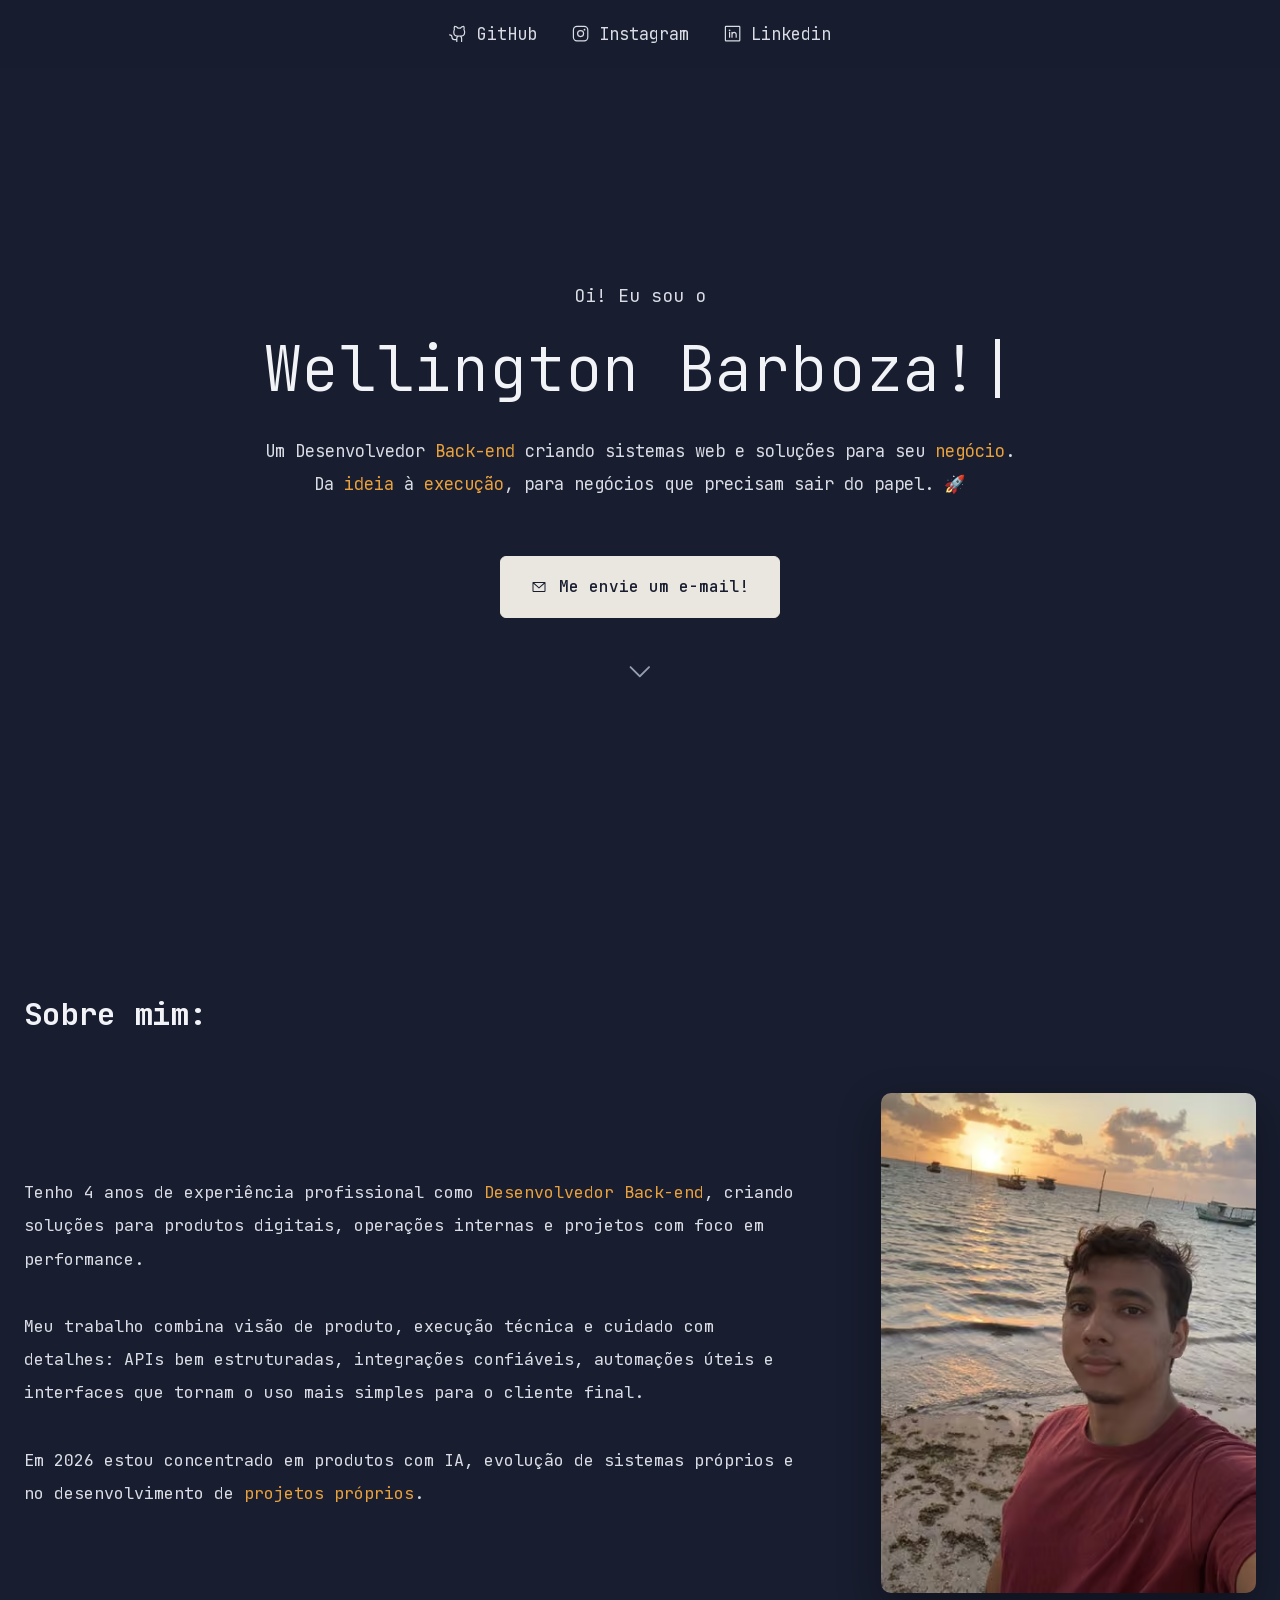
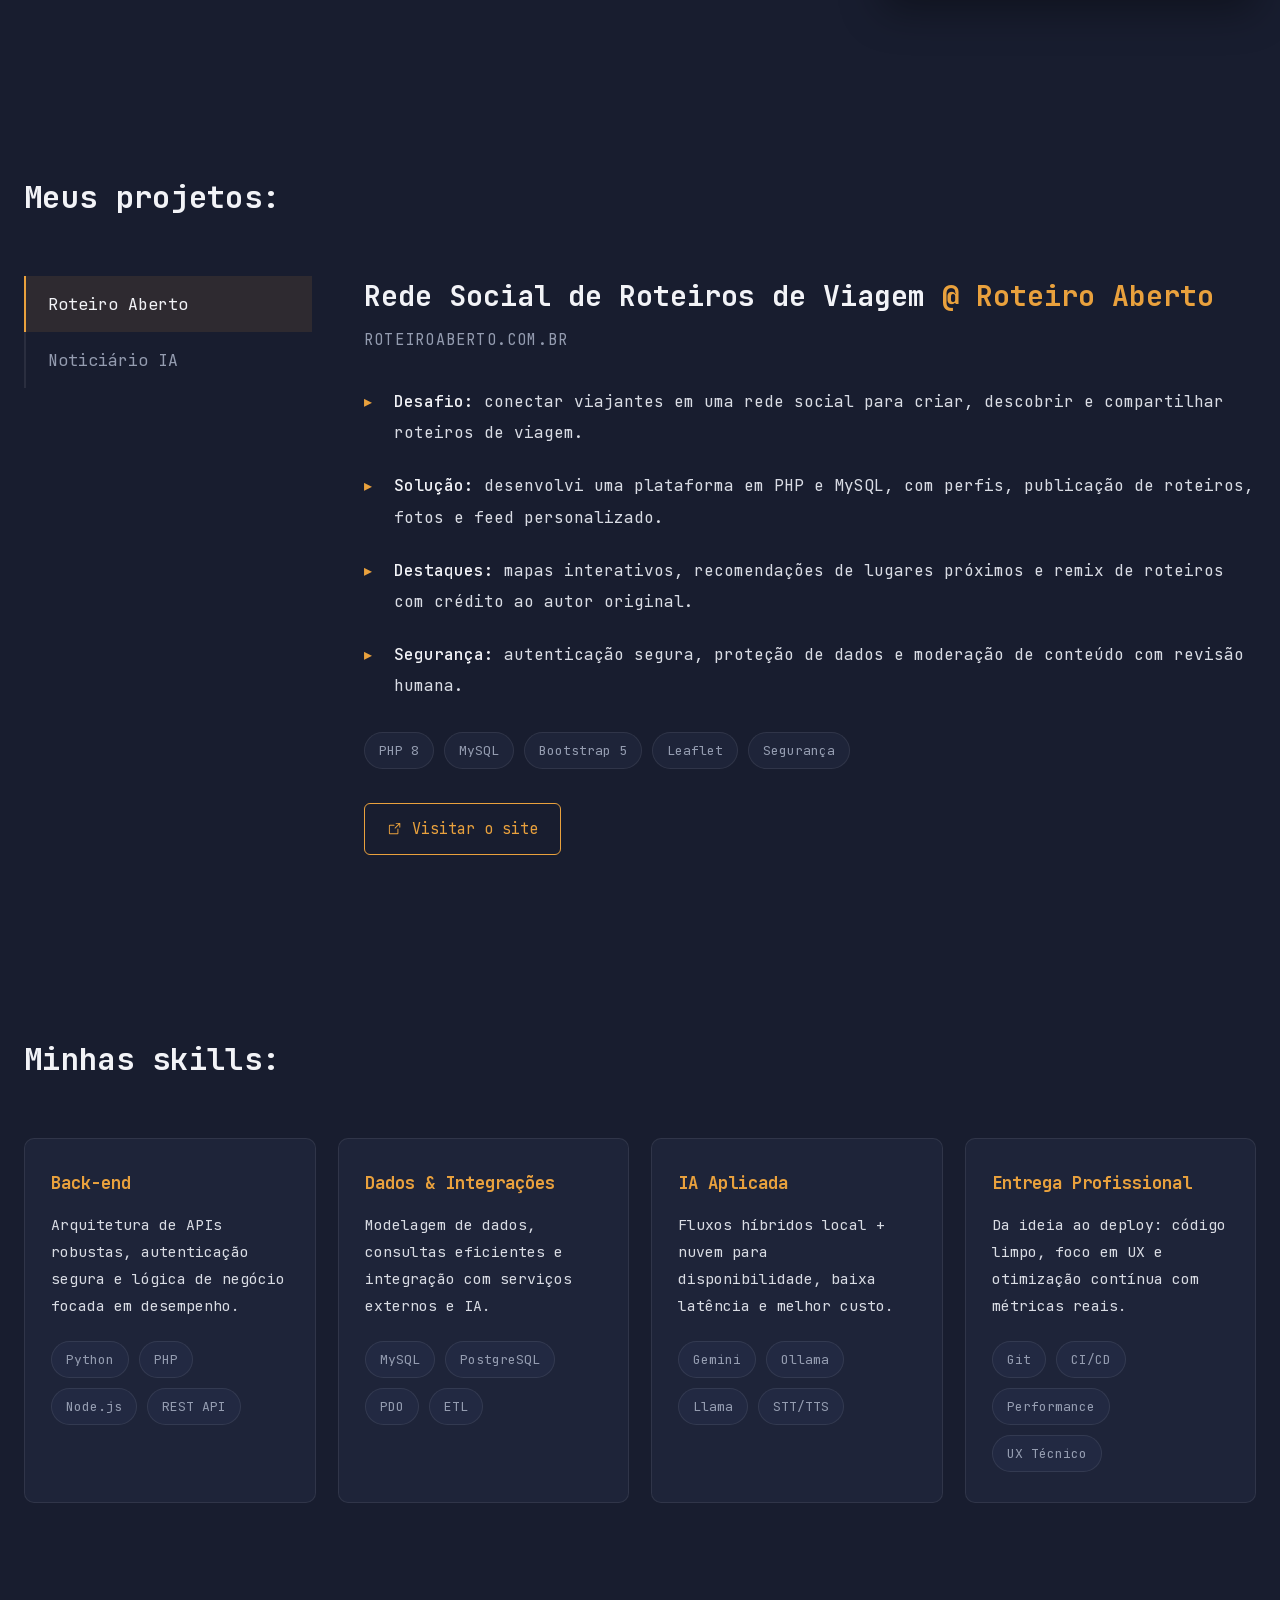
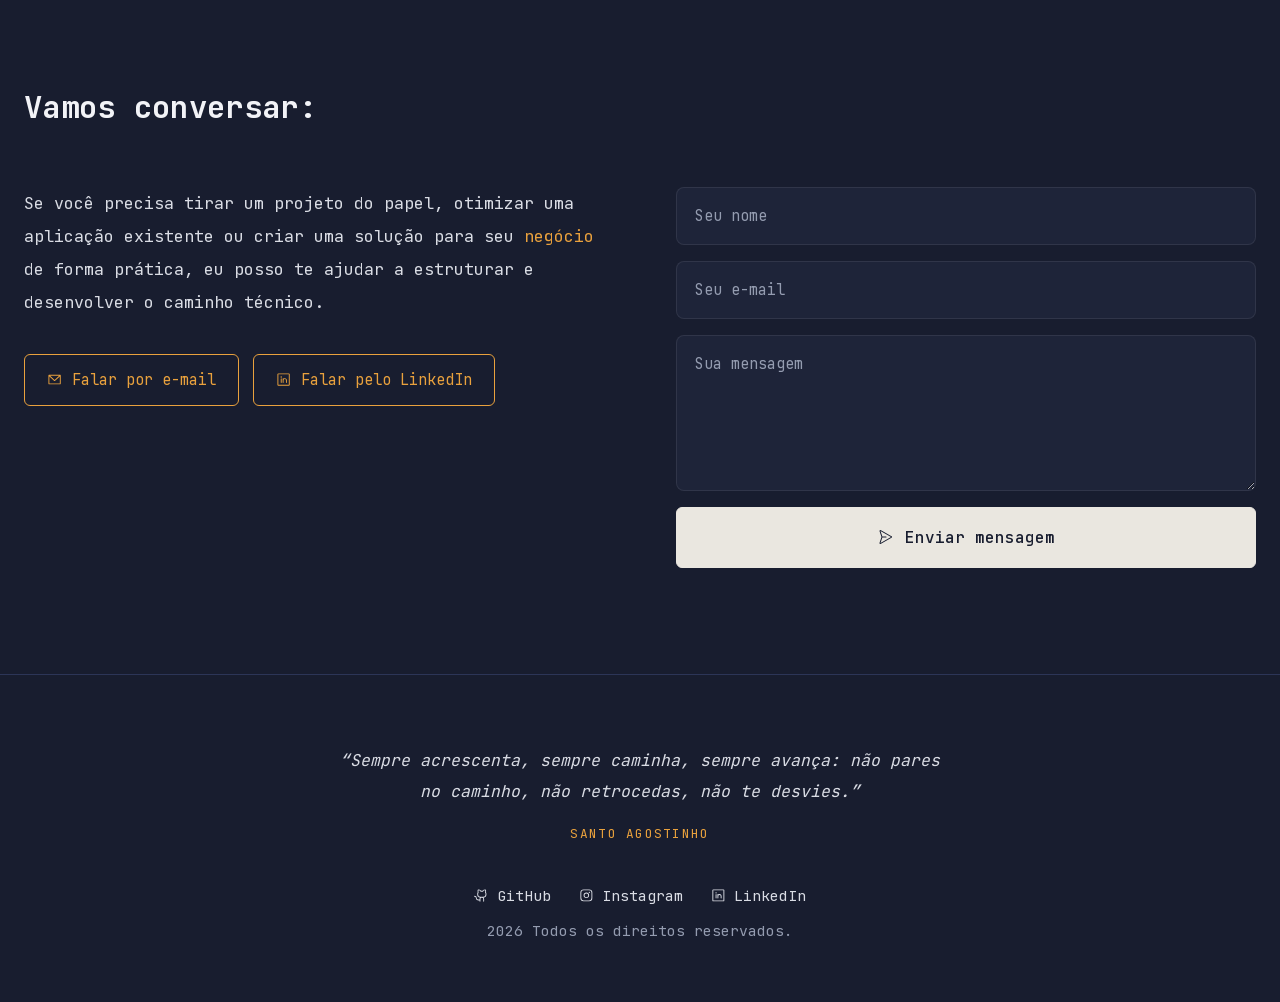
==== index.html @ 87646aed "Adiciona as redes sociais no rodapé Prepara o cabeçalho para receber a navegação por seções: no celu" ====
<!doctype html>
<html lang="pt-br">
    <head>
        <meta charset="UTF-8" />
        <meta name="viewport" content="width=device-width, initial-scale=1.0" />
        <meta
            name="description"
            content="Portfólio de Wellington Barboza, desenvolvedor back-end com experiência em IA, sistemas web e automação."
        />
        <meta name="author" content="Wellington Barboza" />
        <meta name="theme-color" content="#181d2f" />

        <meta property="og:type" content="website" />
        <meta
            property="og:title"
            content="Wellington Barboza | Desenvolvedor Back-end"
        />
        <meta
            property="og:description"
            content="Portfólio com projetos em IA, automação, análise de dados e sistemas web."
        />
        <meta property="og:url" content="https://wellingtonbarboza.com/" />
        <meta
            property="og:image"
            content="https://wellingtonbarboza.com/assets/images/og-1200x630.jpg"
        />
        <meta property="og:image:width" content="1200" />
        <meta property="og:image:height" content="630" />
        <meta
            property="og:image:alt"
            content="Wellington Barboza, Desenvolvedor Back-end"
        />
        <!-- O card do X/Twitter faz fallback para as og:* acima. -->
        <meta name="twitter:card" content="summary_large_image" />

        <title>Wellington Barboza | Portfólio</title>

        <link rel="canonical" href="https://wellingtonbarboza.com/" />
        <link rel="icon" href="favicon.svg" type="image/svg+xml" />
        <!-- A fonte só seria descoberta depois de baixar o CSS; o preload
             adianta o download. -->
        <link
            rel="preload"
            href="assets/fonts/jetbrains-mono-latin.woff2"
            as="font"
            type="font/woff2"
            crossorigin
        />
        <link rel="stylesheet" href="css/style.css?v=20261027" />
    </head>

    <body>
        <!-- Ícones do Phosphor (MIT), desenhados uma vez e reusados com <use>. -->
        <svg class="icon-sprite" aria-hidden="true" focusable="false">
            <symbol id="i-github-logo" viewBox="0 0 256 256">
                <path d="M208.31,75.68A59.78,59.78,0,0,0,202.93,28,8,8,0,0,0,196,24a59.75,59.75,0,0,0-48,24H124A59.75,59.75,0,0,0,76,24a8,8,0,0,0-6.93,4,59.78,59.78,0,0,0-5.38,47.68A58.14,58.14,0,0,0,56,104v8a56.06,56.06,0,0,0,48.44,55.47A39.8,39.8,0,0,0,96,192v8H72a24,24,0,0,1-24-24A40,40,0,0,0,8,136a8,8,0,0,0,0,16,24,24,0,0,1,24,24,40,40,0,0,0,40,40H96v16a8,8,0,0,0,16,0V192a24,24,0,0,1,48,0v40a8,8,0,0,0,16,0V192a39.8,39.8,0,0,0-8.44-24.53A56.06,56.06,0,0,0,216,112v-8A58.14,58.14,0,0,0,208.31,75.68ZM200,112a40,40,0,0,1-40,40H112a40,40,0,0,1-40-40v-8a41.74,41.74,0,0,1,6.9-22.48A8,8,0,0,0,80,73.83a43.81,43.81,0,0,1,.79-33.58,43.88,43.88,0,0,1,32.32,20.06A8,8,0,0,0,119.82,64h32.35a8,8,0,0,0,6.74-3.69,43.87,43.87,0,0,1,32.32-20.06A43.81,43.81,0,0,1,192,73.83a8.09,8.09,0,0,0,1,7.65A41.72,41.72,0,0,1,200,104Z" />
            </symbol>
            <symbol id="i-instagram-logo" viewBox="0 0 256 256">
                <path d="M128,80a48,48,0,1,0,48,48A48.05,48.05,0,0,0,128,80Zm0,80a32,32,0,1,1,32-32A32,32,0,0,1,128,160ZM176,24H80A56.06,56.06,0,0,0,24,80v96a56.06,56.06,0,0,0,56,56h96a56.06,56.06,0,0,0,56-56V80A56.06,56.06,0,0,0,176,24Zm40,152a40,40,0,0,1-40,40H80a40,40,0,0,1-40-40V80A40,40,0,0,1,80,40h96a40,40,0,0,1,40,40ZM192,76a12,12,0,1,1-12-12A12,12,0,0,1,192,76Z" />
            </symbol>
            <symbol id="i-linkedin-logo" viewBox="0 0 256 256">
                <path d="M216,24H40A16,16,0,0,0,24,40V216a16,16,0,0,0,16,16H216a16,16,0,0,0,16-16V40A16,16,0,0,0,216,24Zm0,192H40V40H216V216ZM96,112v64a8,8,0,0,1-16,0V112a8,8,0,0,1,16,0Zm88,28v36a8,8,0,0,1-16,0V140a20,20,0,0,0-40,0v36a8,8,0,0,1-16,0V112a8,8,0,0,1,15.79-1.78A36,36,0,0,1,184,140ZM100,84A12,12,0,1,1,88,72,12,12,0,0,1,100,84Z" />
            </symbol>
            <symbol id="i-envelope-simple" viewBox="0 0 256 256">
                <path d="M224,48H32a8,8,0,0,0-8,8V192a16,16,0,0,0,16,16H216a16,16,0,0,0,16-16V56A8,8,0,0,0,224,48ZM203.43,64,128,133.15,52.57,64ZM216,192H40V74.19l82.59,75.71a8,8,0,0,0,10.82,0L216,74.19V192Z" />
            </symbol>
            <symbol id="i-caret-down" viewBox="0 0 256 256">
                <path d="M213.66,101.66l-80,80a8,8,0,0,1-11.32,0l-80-80A8,8,0,0,1,53.66,90.34L128,164.69l74.34-74.35a8,8,0,0,1,11.32,11.32Z" />
            </symbol>
            <symbol id="i-arrow-square-out" viewBox="0 0 256 256">
                <path d="M224,104a8,8,0,0,1-16,0V59.32l-66.33,66.34a8,8,0,0,1-11.32-11.32L196.68,48H152a8,8,0,0,1,0-16h64a8,8,0,0,1,8,8Zm-40,24a8,8,0,0,0-8,8v72H48V80h72a8,8,0,0,0,0-16H48A16,16,0,0,0,32,80V208a16,16,0,0,0,16,16H176a16,16,0,0,0,16-16V136A8,8,0,0,0,184,128Z" />
            </symbol>
            <symbol id="i-paper-plane-right" viewBox="0 0 256 256">
                <path d="M231.87,114l-168-95.89A16,16,0,0,0,40.92,37.34L71.55,128,40.92,218.67A16,16,0,0,0,56,240a16.15,16.15,0,0,0,7.93-2.1l167.92-96.05a16,16,0,0,0,.05-27.89ZM56,224a.56.56,0,0,0,0-.12L85.74,136H144a8,8,0,0,0,0-16H85.74L56.06,32.16A.46.46,0,0,0,56,32l168,95.83Z" />
            </symbol>
            <symbol id="i-arrow-up" viewBox="0 0 256 256">
                <path d="M205.66,117.66a8,8,0,0,1-11.32,0L136,59.31V216a8,8,0,0,1-16,0V59.31L61.66,117.66a8,8,0,0,1-11.32-11.32l72-72a8,8,0,0,1,11.32,0l72,72A8,8,0,0,1,205.66,117.66Z" />
            </symbol>
            <symbol id="i-circle-notch" viewBox="0 0 256 256">
                <path d="M232,128a104,104,0,0,1-208,0c0-41,23.81-78.36,60.66-95.27a8,8,0,0,1,6.68,14.54C60.15,61.59,40,93.27,40,128a88,88,0,0,0,176,0c0-34.73-20.15-66.41-51.34-80.73a8,8,0,0,1,6.68-14.54C208.19,49.64,232,87,232,128Z" />
            </symbol>
        </svg>

        <a class="skip-link" href="#conteudo">Pular para o conteúdo</a>

        <header class="site-header">
            <nav class="social-links" aria-label="Redes sociais">
                <a
                    href="https://github.com/devWelby"
                    target="_blank"
                    rel="noopener noreferrer"
                >
                    <svg class="icon" aria-hidden="true"><use href="#i-github-logo"></use></svg>
                    GitHub
                </a>
                <a
                    href="https://www.instagram.com/eu.welby/"
                    target="_blank"
                    rel="noopener noreferrer"
                >
                    <svg class="icon" aria-hidden="true"><use href="#i-instagram-logo"></use></svg>
                    Instagram
                </a>
                <a
                    href="https://www.linkedin.com/in/wellington-d-barboza/"
                    target="_blank"
                    rel="noopener noreferrer"
                >
                    <svg class="icon" aria-hidden="true"><use href="#i-linkedin-logo"></use></svg>
                    Linkedin
                </a>
            </nav>
        </header>

        <main id="conteudo">
            <!-- ============ HERO ============ -->
            <section id="hero" class="hero">
                <p class="hero-intro">Oi! Eu sou o</p>

                <h1 class="hero-name" aria-label="Wellington Barboza">
                    <span id="typewriter-text">Wellington Barboza!</span
                    ><span class="cursor" aria-hidden="true">|</span>
                </h1>

                <p class="hero-tagline">
                    Um Desenvolvedor
                    <span class="highlight">Back-end</span> criando sistemas web
                    e soluções para seu
                    <span class="highlight">negócio</span>.<br />
                    Da <span class="highlight">ideia</span> à
                    <span class="highlight">execução</span>, para negócios que
                    precisam sair do papel. 🚀
                </p>

                <a
                    href="mailto:contato@wellingtonbarboza.com"
                    class="btn-primary"
                >
                    <svg class="icon" aria-hidden="true"><use href="#i-envelope-simple"></use></svg> Me
                    envie um e-mail!
                </a>

                <a
                    href="#about"
                    class="scroll-cue"
                    aria-label="Rolar para o conteúdo abaixo"
                >
                    <svg class="icon" aria-hidden="true"><use href="#i-caret-down"></use></svg>
                </a>
            </section>

            <!-- ============ SOBRE MIM ============ -->
            <section id="about" class="section reveal">
                <div class="container">
                    <h2 class="section-title">Sobre mim:</h2>

                    <div class="about-grid">
                        <div class="about-text">
                            <p>
                                Tenho 4 anos de experiência profissional como
                                <span class="highlight"
                                    >Desenvolvedor Back-end</span
                                >, criando soluções para produtos digitais,
                                operações internas e projetos com foco em
                                performance.
                            </p>
                            <p>
                                Meu trabalho combina visão de produto, execução
                                técnica e cuidado com detalhes: APIs bem
                                estruturadas, integrações confiáveis, automações
                                úteis e interfaces que tornam o uso mais simples
                                para o cliente final.
                            </p>
                            <p>
                                Em 2026 estou concentrado em produtos com IA,
                                evolução de sistemas próprios e no
                                desenvolvimento de
                                <span class="highlight">projetos próprios</span
                                >.
                            </p>
                        </div>

                        <!-- O navegador usa o primeiro formato que entende:
                             AVIF, depois WebP, e o JPG como último recurso. -->
                        <picture class="about-photo">
                            <source
                                type="image/avif"
                                srcset="
                                    assets/images/foto-420.avif 405w,
                                    assets/images/foto-840.avif 810w
                                "
                                sizes="(max-width: 980px) 340px, 375px"
                            />
                            <source
                                type="image/webp"
                                srcset="
                                    assets/images/foto-420.webp 405w,
                                    assets/images/foto-840.webp 810w
                                "
                                sizes="(max-width: 980px) 340px, 375px"
                            />
                            <img
                                src="assets/images/foto-420.jpg"
                                srcset="
                                    assets/images/foto-420.jpg 405w,
                                    assets/images/foto-840.jpg 810w
                                "
                                sizes="(max-width: 980px) 340px, 375px"
                                alt="Wellington Barboza"
                                class="about-img"
                                width="405"
                                height="540"
                                loading="lazy"
                                decoding="async"
                            />
                        </picture>
                    </div>
                </div>
            </section>

            <!-- ============ PROJETOS ============ -->
            <section id="projects" class="section reveal">
                <div class="container">
                    <h2 class="section-title">Meus projetos:</h2>

                    <div class="tabs">
                        <ul
                            class="tab-list"
                            role="tablist"
                            aria-label="Projetos em destaque"
                        >
                            <li>
                                <button
                                    type="button"
                                    id="tab-roteiro"
                                    class="tab-btn active"
                                    data-tab-target="projeto-roteiro"
                                    role="tab"
                                    aria-controls="projeto-roteiro"
                                    aria-selected="true"
                                    tabindex="0"
                                >
                                    Roteiro Aberto
                                </button>
                            </li>
                            <li>
                                <button
                                    type="button"
                                    id="tab-noticiario"
                                    class="tab-btn"
                                    data-tab-target="projeto-noticiario"
                                    role="tab"
                                    aria-controls="projeto-noticiario"
                                    aria-selected="false"
                                    tabindex="-1"
                                >
                                    Noticiário IA
                                </button>
                            </li>
                        </ul>

                        <div class="tab-panels">
                            <div
                                id="projeto-roteiro"
                                class="tab-panel"
                                role="tabpanel"
                                aria-labelledby="tab-roteiro"
                                tabindex="0"
                            >
                                <h3 class="project-title">
                                    Rede Social de Roteiros de Viagem
                                    <span class="highlight"
                                        >@ Roteiro Aberto</span
                                    >
                                </h3>
                                <p class="project-domain">roteiroaberto.com.br</p>

                                <ul class="project-details">
                                    <li>
                                        <strong>Desafio:</strong> conectar
                                        viajantes em uma rede social para criar,
                                        descobrir e compartilhar roteiros de
                                        viagem.
                                    </li>
                                    <li>
                                        <strong>Solução:</strong> desenvolvi uma
                                        plataforma em PHP e MySQL, com perfis,
                                        publicação de roteiros, fotos e feed
                                        personalizado.
                                    </li>
                                    <li>
                                        <strong>Destaques:</strong> mapas
                                        interativos, recomendações de lugares
                                        próximos e remix de roteiros com crédito
                                        ao autor original.
                                    </li>
                                    <li>
                                        <strong>Segurança:</strong> autenticação
                                        segura, proteção de dados e moderação de
                                        conteúdo com revisão humana.
                                    </li>
                                </ul>

                                <div class="tags">
                                    <span>PHP 8</span>
                                    <span>MySQL</span>
                                    <span>Bootstrap 5</span>
                                    <span>Leaflet</span>
                                    <span>Segurança</span>
                                </div>

                                <a
                                    href="https://roteiroaberto.com.br"
                                    target="_blank"
                                    rel="noopener noreferrer"
                                    class="btn-ghost"
                                >
                                    <svg class="icon" aria-hidden="true"><use href="#i-arrow-square-out"></use></svg>
                                    Visitar o site
                                </a>
                            </div>
                            <div
                                id="projeto-noticiario"
                                class="tab-panel"
                                role="tabpanel"
                                aria-labelledby="tab-noticiario"
                                tabindex="0"
                                hidden
                            >
                                <h3 class="project-title">
                                    Portal de Notícias sobre Inteligência
                                    Artificial
                                    <span class="highlight"
                                        >@ Noticiário IA</span
                                    >
                                </h3>
                                <p class="project-domain">noticiarioia.com</p>

                                <ul class="project-details">
                                    <li>
                                        <strong>Desafio:</strong> reunir
                                        notícias, análises e contexto sobre
                                        inteligência artificial em português,
                                        facilitando o acompanhamento de um setor
                                        que muda rapidamente.
                                    </li>
                                    <li>
                                        <strong>Solução:</strong> desenvolvi um
                                        portal editorial com manchetes, últimas
                                        notícias e navegação por categorias,
                                        cobrindo modelos, agentes, ferramentas,
                                        hardware, pesquisa, mercado e regulação.
                                    </li>
                                    <li>
                                        <strong>Destaques:</strong> busca de
                                        notícias, glossário, balanço semanal,
                                        assuntos em alta e newsletter para
                                        acompanhar os principais acontecimentos.
                                    </li>
                                    <li>
                                        <strong>Transparência:</strong> fontes
                                        creditadas, distinção entre anúncios,
                                        alegações e rumores, com política
                                        editorial e explicação de como o portal
                                        utiliza IA.
                                    </li>
                                </ul>

                                <div class="tags">
                                    <span>Inteligência Artificial</span>
                                    <span>Portal Editorial</span>
                                    <span>Busca</span>
                                    <span>Newsletter</span>
                                </div>

                                <a
                                    href="https://noticiarioia.com/"
                                    target="_blank"
                                    rel="noopener noreferrer"
                                    class="btn-ghost"
                                >
                                    <svg class="icon" aria-hidden="true"><use href="#i-arrow-square-out"></use></svg>
                                    Visitar o site
                                </a>
                            </div>
                        </div>
                    </div>
                </div>
            </section>

            <!-- ============ SKILLS ============ -->
            <section id="skills" class="section reveal">
                <div class="container">
                    <h2 class="section-title">Minhas skills:</h2>

                    <div class="skills-grid">
                        <article class="skill-card">
                            <h3>Back-end</h3>
                            <p>
                                Arquitetura de APIs robustas, autenticação
                                segura e lógica de negócio focada em desempenho.
                            </p>
                            <div class="tags">
                                <span>Python</span>
                                <span>PHP</span>
                                <span>Node.js</span>
                                <span>REST API</span>
                            </div>
                        </article>

                        <article class="skill-card">
                            <h3>Dados &amp; Integrações</h3>
                            <p>
                                Modelagem de dados, consultas eficientes e
                                integração com serviços externos e IA.
                            </p>
                            <div class="tags">
                                <span>MySQL</span>
                                <span>PostgreSQL</span>
                                <span>PDO</span>
                                <span>ETL</span>
                            </div>
                        </article>

                        <article class="skill-card">
                            <h3>IA Aplicada</h3>
                            <p>
                                Fluxos híbridos local + nuvem para
                                disponibilidade, baixa latência e melhor custo.
                            </p>
                            <div class="tags">
                                <span>Gemini</span>
                                <span>Ollama</span>
                                <span>Llama</span>
                                <span>STT/TTS</span>
                            </div>
                        </article>

                        <article class="skill-card">
                            <h3>Entrega Profissional</h3>
                            <p>
                                Da ideia ao deploy: código limpo, foco em UX e
                                otimização contínua com métricas reais.
                            </p>
                            <div class="tags">
                                <span>Git</span>
                                <span>CI/CD</span>
                                <span>Performance</span>
                                <span>UX Técnico</span>
                            </div>
                        </article>
                    </div>
                </div>
            </section>

            <!-- ============ CONTATO ============ -->
            <section id="contact" class="section reveal">
                <div class="container">
                    <h2 class="section-title">Vamos conversar:</h2>

                    <div class="contact-grid">
                        <div class="contact-copy">
                            <p>
                                Se você precisa tirar um projeto do papel,
                                otimizar uma aplicação existente ou criar uma
                                solução para seu
                                <span class="highlight">negócio</span> de forma
                                prática, eu posso te ajudar a estruturar e
                                desenvolver o caminho técnico.
                            </p>

                            <div class="contact-actions">
                                <a
                                    href="mailto:contato@wellingtonbarboza.com"
                                    class="btn-ghost"
                                >
                                    <svg class="icon" aria-hidden="true"><use href="#i-envelope-simple"></use></svg>
                                    Falar por e-mail
                                </a>
                                <a
                                    href="https://www.linkedin.com/in/wellington-d-barboza/"
                                    target="_blank"
                                    rel="noopener noreferrer"
                                    class="btn-ghost"
                                >
                                    <svg class="icon" aria-hidden="true"><use href="#i-linkedin-logo"></use></svg>
                                    Falar pelo LinkedIn
                                </a>
                            </div>
                        </div>

                        <form
                            class="contact-form"
                            id="contact-form"
                            aria-label="Formulário de contato"
                        >
                            <label class="sr-only" for="name">Seu nome</label>
                            <input
                                type="text"
                                id="name"
                                name="name"
                                placeholder="Seu nome"
                                autocomplete="name"
                                required
                            />

                            <label class="sr-only" for="email"
                                >Seu e-mail</label
                            >
                            <input
                                type="email"
                                id="email"
                                name="email"
                                placeholder="Seu e-mail"
                                autocomplete="email"
                                required
                            />

                            <label class="sr-only" for="message"
                                >Sua mensagem</label
                            >
                            <textarea
                                id="message"
                                name="message"
                                placeholder="Sua mensagem"
                                rows="5"
                                required
                            ></textarea>

                            <!-- Armadilha para robôs: invisível para pessoas. -->
                            <div class="honeypot" aria-hidden="true">
                                <label for="website"
                                    >Deixe este campo vazio</label
                                >
                                <input
                                    type="text"
                                    id="website"
                                    name="website"
                                    tabindex="-1"
                                    autocomplete="off"
                                />
                            </div>

                            <button type="submit" class="btn-primary">
                                <svg class="icon" aria-hidden="true"><use href="#i-paper-plane-right"></use></svg>
                                Enviar mensagem
                            </button>

                            <!-- Já existe vazio desde o carregamento: leitores
                                 de tela só anunciam mudanças em regiões que
                                 estavam na página antes da mudança. -->
                            <p class="form-status" role="status"></p>
                        </form>
                    </div>
                </div>
            </section>
        </main>

        <footer class="site-footer">
            <blockquote class="footer-quote">
                <p>
                    “Sempre acrescenta, sempre caminha, sempre avança: não pares
                    no caminho, não retrocedas, não te desvies.”
                </p>
                <cite>Santo Agostinho</cite>
            </blockquote>

            <!-- No celular, as redes saem do cabeçalho e ficam só aqui. -->
            <nav class="footer-social" aria-label="Redes sociais no rodapé">
                <a
                    href="https://github.com/devWelby"
                    target="_blank"
                    rel="noopener noreferrer"
                >
                    <svg class="icon" aria-hidden="true"><use href="#i-github-logo"></use></svg>
                    GitHub
                </a>
                <a
                    href="https://www.instagram.com/eu.welby/"
                    target="_blank"
                    rel="noopener noreferrer"
                >
                    <svg class="icon" aria-hidden="true"><use href="#i-instagram-logo"></use></svg>
                    Instagram
                </a>
                <a
                    href="https://www.linkedin.com/in/wellington-d-barboza/"
                    target="_blank"
                    rel="noopener noreferrer"
                >
                    <svg class="icon" aria-hidden="true"><use href="#i-linkedin-logo"></use></svg>
                    LinkedIn
                </a>
            </nav>

            <p><span id="current-year">2026</span> Todos os direitos reservados.</p>
        </footer>

        <button id="btn-top" aria-label="Voltar ao topo">
            <svg class="icon" aria-hidden="true"><use href="#i-arrow-up"></use></svg>
        </button>

        <script defer src="js/script.js?v=20261027"></script>
    </body>
</html>
---- css/style.css ----
/* ==========================================================================
   Portfólio — Wellington Barboza
   ========================================================================== */

/* --- Reset ------------------------------------------------------------- */
*,
*::before,
*::after {
    box-sizing: border-box;
    margin: 0;
    padding: 0;
}

/* --- Fonte ------------------------------------------------------------- */
/* Arquivo variável: um só download cobre todos os pesos usados (300 a 700).
   O subconjunto latino inclui os acentos do português. Licença OFL em
   assets/fonts/OFL.txt. */
@font-face {
    font-family: "JetBrains Mono";
    font-style: normal;
    font-weight: 300 700;
    font-display: swap;
    src: url("../assets/fonts/jetbrains-mono-latin.woff2") format("woff2");
    unicode-range:
        U+0000-00FF, U+0131, U+0152-0153, U+02BB-02BC, U+02C6, U+02DA, U+02DC,
        U+0304, U+0308, U+0329, U+2000-206F, U+20AC, U+2122, U+2191, U+2193,
        U+2212, U+2215, U+FEFF, U+FFFD;
}

/* --- Tokens ------------------------------------------------------------ */
:root {
    --bg: #181d2f;
    --bg-soft: #1e2439;
    --surface: #222942;
    --text: #d9dce4;
    --text-strong: #f2f3f7;
    --muted: #949cb0;
    --accent: #e9a13d;
    --accent-soft: rgba(233, 161, 61, 0.1);
    --cream: #eae7e0;
    --border: rgba(255, 255, 255, 0.08);
    --border-strong: rgba(255, 255, 255, 0.16);
    --rule-blue: #2c3557;

    --font-mono: "JetBrains Mono", "Fira Code", ui-monospace, "SFMono-Regular",
        Consolas, monospace;

    --container: 1320px;
    --header-h: 68px;
}

/* --- Base -------------------------------------------------------------- */
html {
    scroll-behavior: smooth;
    scroll-padding-top: calc(var(--header-h) + 20px);
    -webkit-text-size-adjust: 100%;
}

body {
    min-height: 100vh;
    background: var(--bg);
    color: var(--text);
    font-family: var(--font-mono);
    font-size: 1rem;
    font-weight: 400;
    line-height: 1.6;
    overflow-x: hidden;
    -webkit-font-smoothing: antialiased;
}

img {
    display: block;
    max-width: 100%;
    height: auto;
}

a {
    color: inherit;
    text-decoration: none;
}

a,
button,
input,
textarea {
    font: inherit;
}

::selection {
    background: var(--accent);
    color: var(--bg);
}

:focus-visible {
    outline: 2px solid var(--accent);
    outline-offset: 3px;
    border-radius: 2px;
}

.container {
    width: 100%;
    max-width: var(--container);
    margin-inline: auto;
    padding-inline: 24px;
}

.highlight {
    color: var(--accent);
}

/* Ícones SVG: herdam o tamanho da fonte e a cor do texto, como um ícone de
   fonte faria. O sprite com os desenhos fica fora do fluxo da página. */
.icon {
    display: inline-block;
    flex-shrink: 0;
    width: 1em;
    height: 1em;
    fill: currentColor;
    vertical-align: -0.125em;
}

.icon-sprite {
    position: absolute;
    width: 0;
    height: 0;
    overflow: hidden;
}

.sr-only {
    position: absolute;
    width: 1px;
    height: 1px;
    padding: 0;
    overflow: hidden;
    clip: rect(0, 0, 0, 0);
    white-space: nowrap;
    border: 0;
}

.skip-link {
    position: absolute;
    top: -100px;
    left: 16px;
    z-index: 100;
    padding: 12px 20px;
    background: var(--cream);
    color: var(--bg);
    border-radius: 6px;
    transition: top 0.2s ease;
}

.skip-link:focus {
    top: 12px;
}

/* --- Header ------------------------------------------------------------ */
.site-header {
    position: sticky;
    top: 0;
    z-index: 50;
    display: flex;
    align-items: center;
    justify-content: center;
    min-height: var(--header-h);
    padding: 14px 24px;
    background: rgba(24, 29, 47, 0.85);
    backdrop-filter: blur(10px);
    -webkit-backdrop-filter: blur(10px);
}

.social-links {
    display: flex;
    flex-wrap: wrap;
    justify-content: center;
    gap: 34px;
}

.social-links a {
    display: inline-flex;
    align-items: center;
    gap: 9px;
    color: var(--text);
    font-size: 1.05rem;
    transition: color 0.2s ease;
}

.social-links a:hover {
    color: var(--accent);
}

.social-links .icon {
    font-size: 1.2rem;
}

/* --- Hero -------------------------------------------------------------- */
.hero {
    display: flex;
    flex-direction: column;
    align-items: center;
    justify-content: center;
    min-height: calc(100vh - var(--header-h));
    /* svh ignora a barra de endereço do celular, que aparece e some ao
       rolar. Navegador antigo fica com a linha acima. */
    min-height: calc(100svh - var(--header-h));
    padding: 80px 24px;
    text-align: center;
}

.hero-intro {
    color: var(--text);
    font-size: clamp(0.95rem, 1.4vw, 1.25rem);
    font-weight: 400;
}

.hero-name {
    max-width: 100%;
    margin-top: 22px;
    color: var(--text-strong);
    font-size: clamp(1.5rem, 6.4vw, 3.9rem);
    font-weight: 300;
    line-height: 1.15;
    letter-spacing: 0.01em;
    overflow-wrap: break-word;
}

.cursor {
    display: inline-block;
    color: var(--text-strong);
    font-weight: 300;
    animation: blink 1.05s step-end infinite;
}

@keyframes blink {
    0%,
    100% {
        opacity: 1;
    }
    50% {
        opacity: 0;
    }
}

.hero-tagline {
    max-width: 860px;
    margin-top: 30px;
    color: var(--text);
    font-size: clamp(0.9rem, 1.35vw, 1.15rem);
    line-height: 1.9;
}

.hero .btn-primary {
    margin-top: 56px;
}

/* Seta que sinaliza conteudo abaixo da dobra. */
.scroll-cue {
    display: inline-flex;
    align-items: center;
    justify-content: center;
    margin-top: 38px;
    color: var(--muted);
    font-size: 1.85rem;
    line-height: 1;
    animation: float-down 2s ease-in-out infinite;
    transition: color 0.2s ease;
}

.scroll-cue:hover {
    color: var(--accent);
}

@keyframes float-down {
    0%,
    100% {
        opacity: 0.5;
        transform: translateY(0);
    }
    50% {
        opacity: 1;
        transform: translateY(10px);
    }
}

/* --- Botões ------------------------------------------------------------ */
.btn-primary {
    display: inline-flex;
    align-items: center;
    justify-content: center;
    gap: 12px;
    padding: 17px 30px;
    background: var(--cream);
    color: var(--bg);
    font-size: 1rem;
    font-weight: 500;
    border: 1px solid var(--cream);
    border-radius: 6px;
    cursor: pointer;
    transition:
        transform 0.2s ease,
        background 0.2s ease,
        box-shadow 0.2s ease;
}

.btn-primary:hover {
    background: #fff;
    transform: translateY(-2px);
    box-shadow: 0 10px 26px rgba(0, 0, 0, 0.35);
}

.btn-primary:disabled {
    opacity: 0.6;
    cursor: progress;
    transform: none;
    box-shadow: none;
}

.btn-ghost {
    display: inline-flex;
    align-items: center;
    gap: 10px;
    padding: 13px 22px;
    color: var(--accent);
    font-size: 0.95rem;
    border: 1px solid var(--accent);
    border-radius: 6px;
    cursor: pointer;
    transition:
        background 0.2s ease,
        transform 0.2s ease;
}

.btn-ghost:hover {
    background: var(--accent-soft);
    transform: translateY(-2px);
}

/* --- Seções ------------------------------------------------------------ */
.section {
    padding-block: 90px;
}

.section-title {
    margin-bottom: 54px;
    color: var(--text-strong);
    font-size: clamp(1.4rem, 2.4vw, 1.95rem);
    font-weight: 700;
    letter-spacing: 0.01em;
}

/* --- Sobre mim --------------------------------------------------------- */
.about-grid {
    display: grid;
    grid-template-columns: minmax(0, 1fr) 375px;
    gap: 80px;
    align-items: center;
}

.about-text p {
    color: var(--text);
    font-size: clamp(0.9rem, 1.3vw, 1.08rem);
    line-height: 2;
}

.about-text p + p {
    margin-top: 34px;
}

/* O <picture> é o item do grid; a <img> dentro dele ocupa toda a largura. */
.about-photo {
    display: block;
    width: 100%;
}

.about-img {
    width: 100%;
    aspect-ratio: 3 / 4;
    object-fit: cover;
    border-radius: 10px;
    box-shadow: 0 18px 40px rgba(0, 0, 0, 0.35);
}

/* --- Projetos (abas) --------------------------------------------------- */
.tabs {
    display: grid;
    grid-template-columns: 288px minmax(0, 1fr);
    gap: 52px;
    align-items: start;
}

.tab-list {
    list-style: none;
}

.tab-btn {
    display: block;
    width: 100%;
    padding: 15px 22px;
    background: transparent;
    color: var(--muted);
    font-size: 1.02rem;
    text-align: left;
    border: 0;
    border-left: 2px solid var(--border);
    cursor: pointer;
    transition:
        color 0.2s ease,
        background 0.2s ease,
        border-color 0.2s ease;
}

.tab-btn:hover {
    background: var(--accent-soft);
    color: var(--text-strong);
}

.tab-btn.active {
    background: var(--accent-soft);
    color: var(--text-strong);
    border-left-color: var(--accent);
}

.tab-panel[hidden] {
    display: none;
}

.project-title {
    color: var(--text-strong);
    font-size: clamp(1.25rem, 2.2vw, 1.85rem);
    font-weight: 700;
    line-height: 1.4;
}

.project-domain {
    margin-top: 12px;
    color: var(--muted);
    font-size: 0.95rem;
    letter-spacing: 0.08em;
    text-transform: uppercase;
}

.project-details {
    margin-top: 34px;
    list-style: none;
    display: grid;
    gap: 22px;
}

.project-details li {
    position: relative;
    padding-left: 30px;
    color: var(--text);
    font-size: clamp(0.88rem, 1.25vw, 1.02rem);
    line-height: 1.95;
}

.project-details li::before {
    content: "▸";
    position: absolute;
    left: 0;
    color: var(--accent);
}

.project-details strong {
    color: var(--text-strong);
    font-weight: 500;
}

.tags {
    display: flex;
    flex-wrap: wrap;
    gap: 10px;
    margin-top: 30px;
}

.tags span {
    padding: 7px 14px;
    background: var(--bg-soft);
    color: var(--muted);
    font-size: 0.82rem;
    border: 1px solid var(--border);
    border-radius: 999px;
}

.tab-panel .btn-ghost {
    margin-top: 34px;
}

/* --- Skills ------------------------------------------------------------ */
.skills-grid {
    display: grid;
    grid-template-columns: repeat(auto-fit, minmax(260px, 1fr));
    gap: 22px;
}

.skill-card {
    padding: 30px 26px;
    background: var(--bg-soft);
    border: 1px solid var(--border);
    border-radius: 10px;
}

.skill-card h3 {
    color: var(--accent);
    font-size: 1.08rem;
    font-weight: 700;
}

.skill-card p {
    margin-top: 14px;
    color: var(--text);
    font-size: 0.92rem;
    line-height: 1.85;
}

.skill-card .tags {
    margin-top: 22px;
}

.skill-card .tags span {
    background: var(--surface);
}

/* --- Contato ----------------------------------------------------------- */
.contact-grid {
    display: grid;
    grid-template-columns: minmax(0, 1fr) minmax(0, 1fr);
    gap: 72px;
    align-items: start;
}

.contact-copy p {
    color: var(--text);
    font-size: clamp(0.9rem, 1.3vw, 1.08rem);
    line-height: 2;
}

.contact-actions {
    display: flex;
    flex-wrap: wrap;
    gap: 14px;
    margin-top: 34px;
}

.contact-form {
    display: grid;
    gap: 16px;
}

.contact-form input,
.contact-form textarea {
    width: 100%;
    padding: 16px 18px;
    background: var(--bg-soft);
    color: var(--text);
    font-size: 0.95rem;
    border: 1px solid var(--border);
    border-radius: 8px;
    outline: none;
    resize: vertical;
    transition:
        border-color 0.2s ease,
        background 0.2s ease;
}

.contact-form input::placeholder,
.contact-form textarea::placeholder {
    color: var(--muted);
}

.contact-form input:focus,
.contact-form textarea:focus {
    background: var(--surface);
    border-color: var(--accent);
}

/* Armadilha para robôs: fora da tela, fora da ordem de tabulação. */
.honeypot {
    position: absolute;
    left: -9999px;
    width: 1px;
    height: 1px;
    overflow: hidden;
}

.form-status {
    margin: 0;
    color: var(--accent);
    font-size: 0.9rem;
    line-height: 1.7;
}

.form-status.error {
    color: #f08a8a;
}

/* --- Footer ------------------------------------------------------------ */
.site-footer {
    padding: 70px 24px 56px;
    border-top: 1px solid var(--rule-blue);
    color: var(--muted);
    font-size: 0.92rem;
    line-height: 2;
    text-align: center;
}

.footer-quote {
    max-width: 620px;
    margin: 0 auto 12px;
}

.footer-quote p {
    color: var(--text);
    font-size: clamp(0.9rem, 1.4vw, 1.02rem);
    font-style: italic;
    line-height: 1.9;
}

.footer-quote cite {
    display: block;
    margin-top: 14px;
    color: var(--accent);
    font-size: 0.8rem;
    font-style: normal;
    letter-spacing: 0.1em;
    text-transform: uppercase;
}

.footer-social {
    display: flex;
    flex-wrap: wrap;
    justify-content: center;
    gap: 12px 28px;
    margin: 34px 0 6px;
}

.footer-social a {
    display: inline-flex;
    align-items: center;
    gap: 8px;
    color: var(--text);
    transition: color 0.2s ease;
}

.footer-social a:hover {
    color: var(--accent);
}

.footer-brand {
    color: var(--text-strong);
    font-weight: 500;
    letter-spacing: 0.04em;
}

/* --- Voltar ao topo ---------------------------------------------------- */
#btn-top {
    position: fixed;
    right: 26px;
    bottom: 26px;
    z-index: 40;
    display: grid;
    place-items: center;
    width: 46px;
    height: 46px;
    background: var(--cream);
    color: var(--bg);
    font-size: 1.15rem;
    border: 0;
    border-radius: 50%;
    opacity: 0;
    visibility: hidden;
    cursor: pointer;
    transform: translateY(12px);
    transition:
        opacity 0.25s ease,
        visibility 0.25s ease,
        transform 0.25s ease;
}

#btn-top.show {
    opacity: 1;
    visibility: visible;
    transform: translateY(0);
}

/* --- Scroll reveal ----------------------------------------------------- */
/* Só esconde as seções quando há JavaScript para revelá-las. Navegador sem
   suporte a esta media query mostra tudo de uma vez, sem animação. */
@media (scripting: enabled) {
    .reveal {
        opacity: 0;
        transform: translateY(26px);
        transition:
            opacity 0.7s ease,
            transform 0.7s ease;
    }

    .reveal.active {
        opacity: 1;
        transform: translateY(0);
    }
}

/* --- Responsivo -------------------------------------------------------- */
@media (max-width: 980px) {
    .about-grid {
        grid-template-columns: 1fr;
        gap: 44px;
        justify-items: center;
    }

    .about-photo {
        max-width: 340px;
    }

    .contact-grid {
        grid-template-columns: 1fr;
        gap: 44px;
    }
}

@media (max-width: 820px) {
    .section {
        padding-block: 64px;
    }

    .section-title {
        margin-bottom: 36px;
    }

    .tabs {
        grid-template-columns: 1fr;
        gap: 34px;
    }

    .tab-list {
        display: flex;
        gap: 4px;
        overflow-x: auto;
        border-bottom: 1px solid var(--border);
        scrollbar-width: none;
    }

    .tab-list::-webkit-scrollbar {
        display: none;
    }

    .tab-btn {
        width: auto;
        white-space: nowrap;
        border-left: 0;
        border-bottom: 2px solid transparent;
    }

    .tab-btn.active {
        border-left: 0;
        border-bottom-color: var(--accent);
    }
}

@media (max-width: 560px) {
    .social-links {
        gap: 18px;
    }

    .social-links a {
        font-size: 0.9rem;
    }

    .social-links .icon {
        font-size: 1.05rem;
    }

    .hero {
        padding: 60px 20px;
    }

    .hero .btn-primary {
        margin-top: 40px;
        width: 100%;
    }

    .scroll-cue {
        margin-top: 28px;
    }

    .contact-actions .btn-ghost {
        width: 100%;
        justify-content: center;
    }
}

/* --- Acessibilidade: reduzir movimento --------------------------------- */
@media (prefers-reduced-motion: reduce) {
    html {
        scroll-behavior: auto;
    }

    *,
    *::before,
    *::after {
        animation-duration: 0.01ms !important;
        animation-iteration-count: 1 !important;
        transition-duration: 0.01ms !important;
    }

    .reveal {
        opacity: 1;
        transform: none;
    }
}
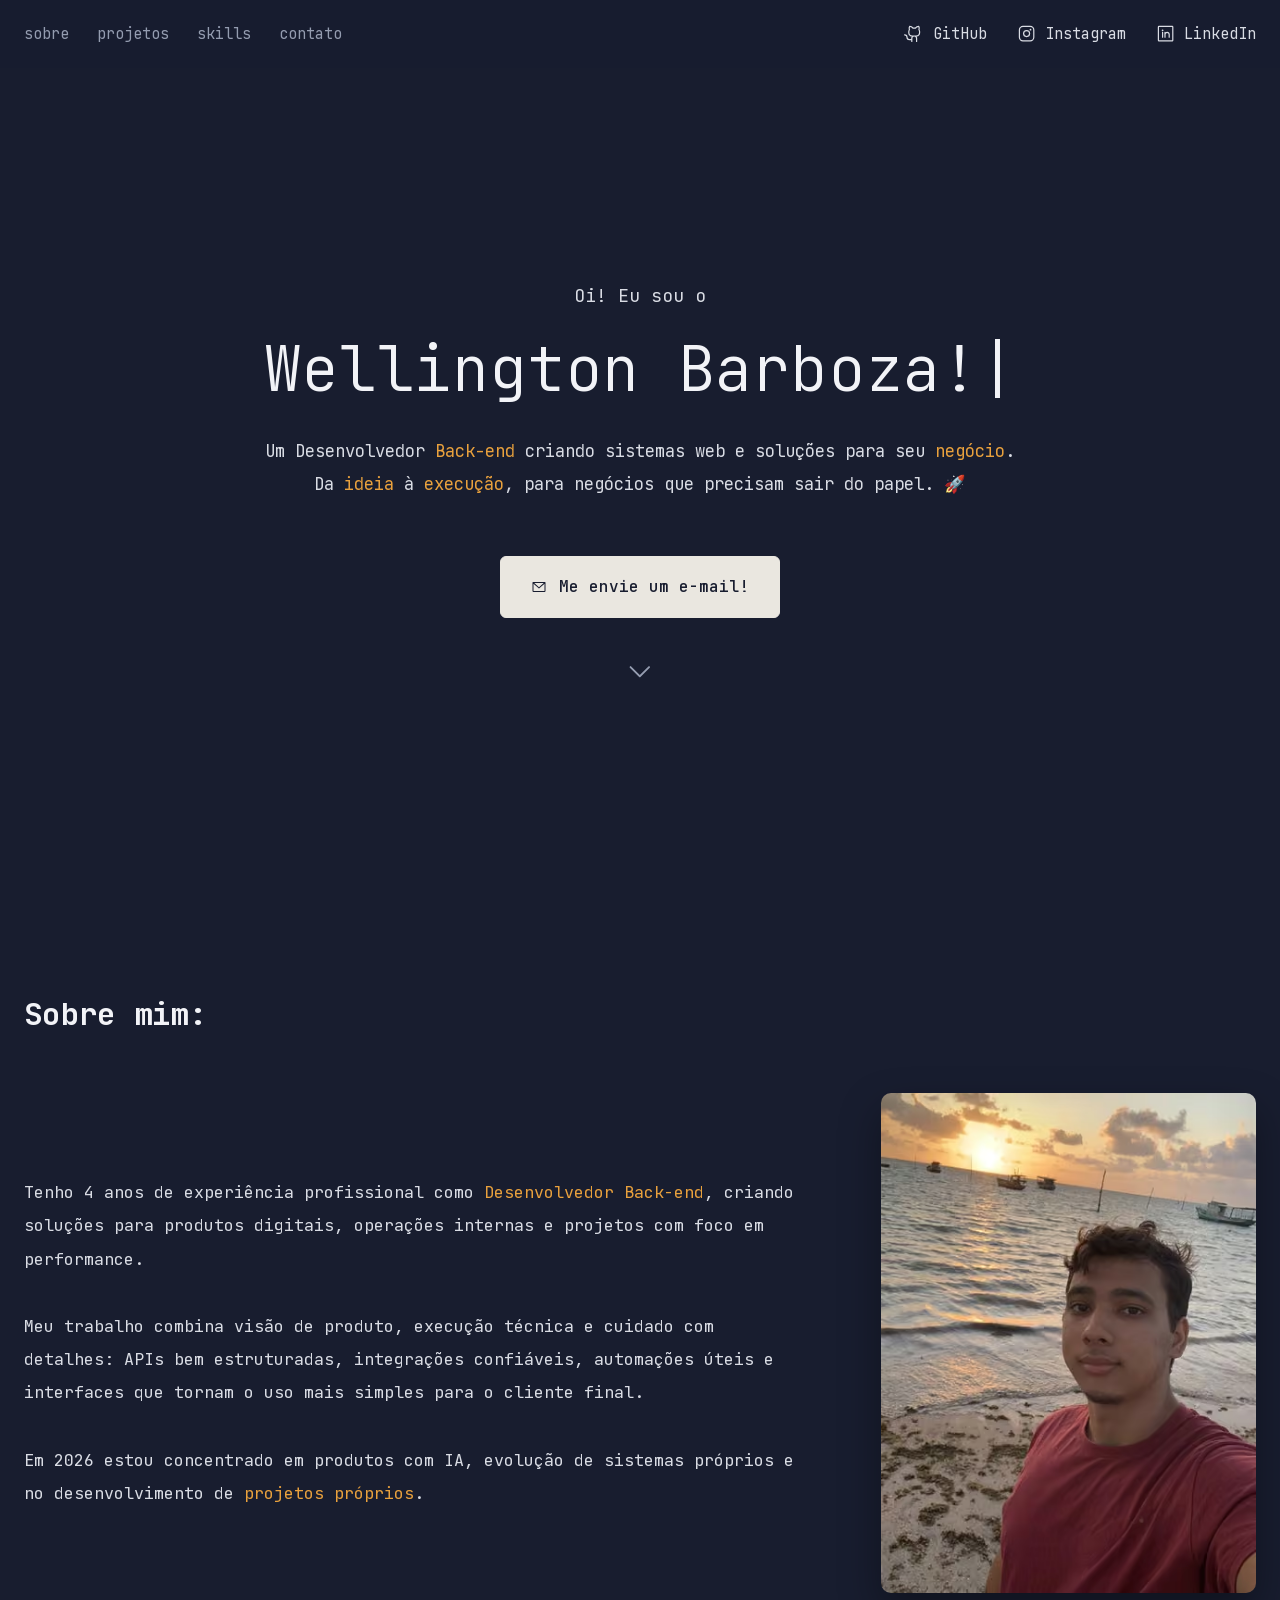
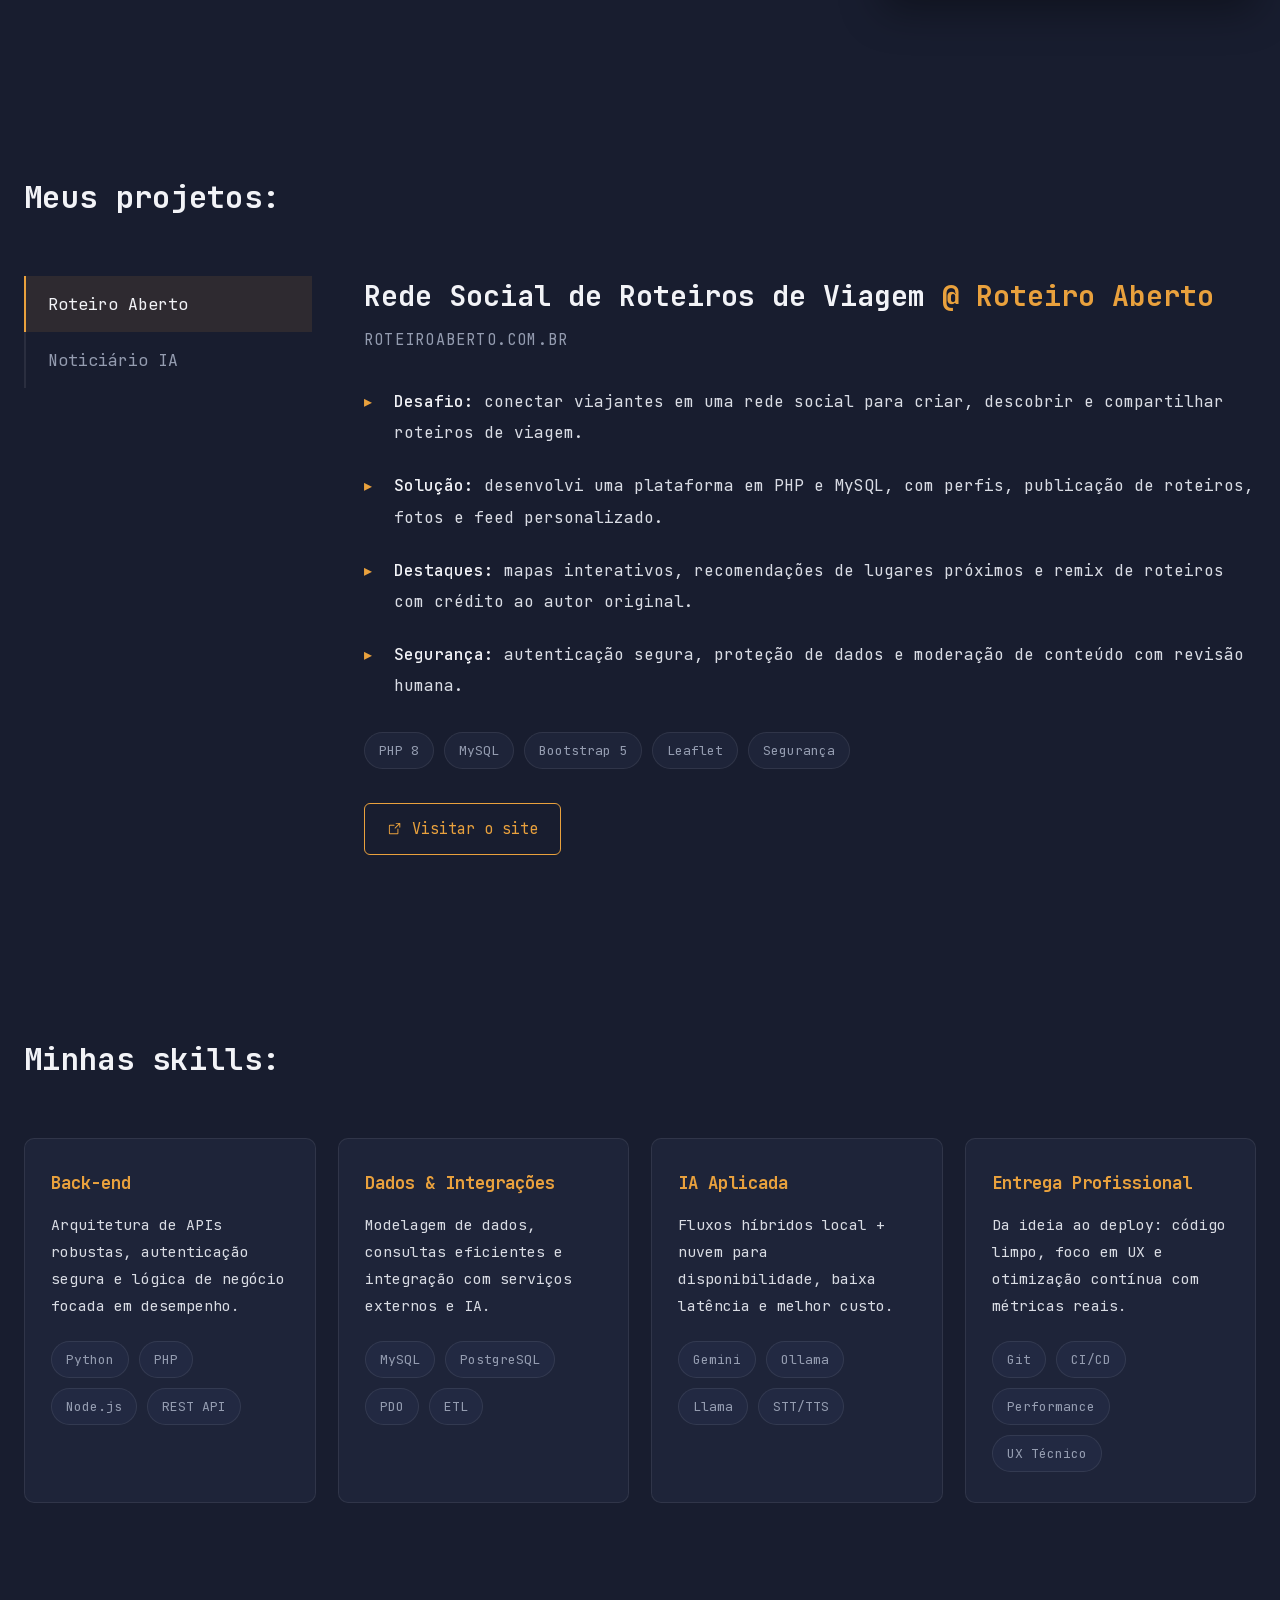
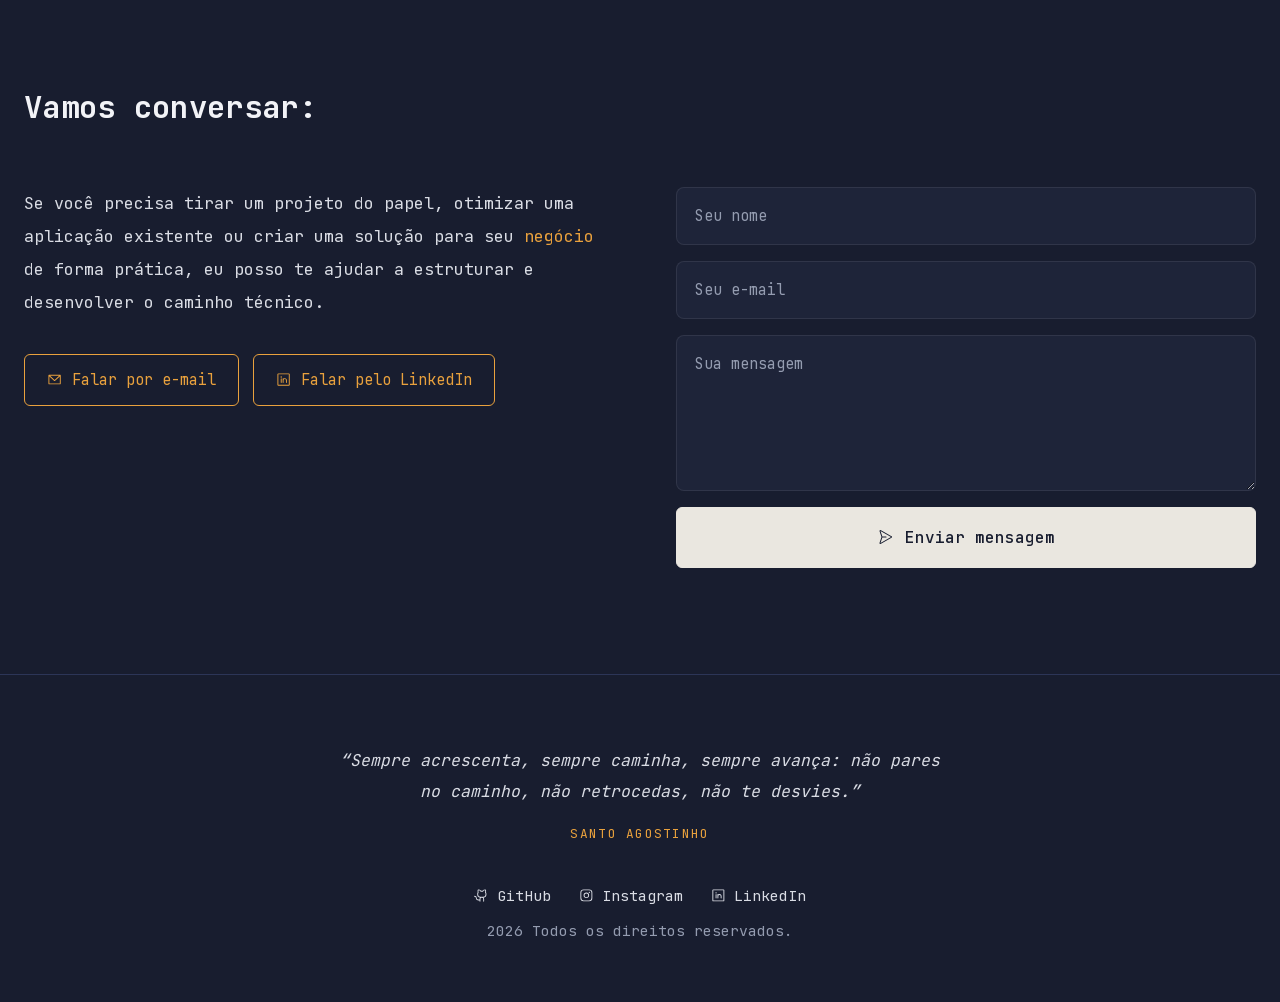
==== commit d3376f0e: "Cabeçalho ganha navegação pelas seções Links discretos para sobre, projetos, skills e contato à esqu" ====
--- a/index.html
+++ b/index.html
@@ -84,32 +84,43 @@
         <a class="skip-link" href="#conteudo">Pular para o conteúdo</a>
 
         <header class="site-header">
-            <nav class="social-links" aria-label="Redes sociais">
-                <a
-                    href="https://github.com/devWelby"
-                    target="_blank"
-                    rel="noopener noreferrer"
-                >
-                    <svg class="icon" aria-hidden="true"><use href="#i-github-logo"></use></svg>
-                    GitHub
-                </a>
-                <a
-                    href="https://www.instagram.com/eu.welby/"
-                    target="_blank"
-                    rel="noopener noreferrer"
-                >
-                    <svg class="icon" aria-hidden="true"><use href="#i-instagram-logo"></use></svg>
-                    Instagram
-                </a>
-                <a
-                    href="https://www.linkedin.com/in/wellington-d-barboza/"
-                    target="_blank"
-                    rel="noopener noreferrer"
-                >
-                    <svg class="icon" aria-hidden="true"><use href="#i-linkedin-logo"></use></svg>
-                    Linkedin
-                </a>
-            </nav>
+            <div class="header-inner">
+                <nav class="section-nav" aria-label="Seções">
+                    <ul>
+                        <li><a href="#about">sobre</a></li>
+                        <li><a href="#projects">projetos</a></li>
+                        <li><a href="#skills">skills</a></li>
+                        <li><a href="#contact">contato</a></li>
+                    </ul>
+                </nav>
+
+                <nav class="social-links" aria-label="Redes sociais">
+                    <a
+                        href="https://github.com/devWelby"
+                        target="_blank"
+                        rel="noopener noreferrer"
+                    >
+                        <svg class="icon" aria-hidden="true"><use href="#i-github-logo"></use></svg>
+                        <span class="social-label">GitHub</span>
+                    </a>
+                    <a
+                        href="https://www.instagram.com/eu.welby/"
+                        target="_blank"
+                        rel="noopener noreferrer"
+                    >
+                        <svg class="icon" aria-hidden="true"><use href="#i-instagram-logo"></use></svg>
+                        <span class="social-label">Instagram</span>
+                    </a>
+                    <a
+                        href="https://www.linkedin.com/in/wellington-d-barboza/"
+                        target="_blank"
+                        rel="noopener noreferrer"
+                    >
+                        <svg class="icon" aria-hidden="true"><use href="#i-linkedin-logo"></use></svg>
+                        <span class="social-label">LinkedIn</span>
+                    </a>
+                </nav>
+            </div>
         </header>
 
         <main id="conteudo">
--- a/css/style.css
+++ b/css/style.css
@@ -168,11 +168,43 @@
     -webkit-backdrop-filter: blur(10px);
 }
 
+/* Alinha as bordas do cabeçalho com as do conteúdo das seções. */
+.header-inner {
+    display: flex;
+    align-items: center;
+    justify-content: space-between;
+    gap: 24px;
+    width: 100%;
+    max-width: calc(var(--container) - 48px);
+}
+
+.section-nav ul {
+    display: flex;
+    flex-wrap: wrap;
+    gap: 28px;
+    list-style: none;
+}
+
+.section-nav a {
+    color: var(--muted);
+    font-size: 0.95rem;
+    transition: color 0.2s ease;
+}
+
+.section-nav a:hover {
+    color: var(--text-strong);
+}
+
+/* Seção que está na tela, marcada pelo script com aria-current. */
+.section-nav a[aria-current="true"] {
+    color: var(--accent);
+}
+
 .social-links {
     display: flex;
     flex-wrap: wrap;
     justify-content: center;
-    gap: 34px;
+    gap: 30px;
 }
 
 .social-links a {
@@ -180,7 +212,7 @@
     align-items: center;
     gap: 9px;
     color: var(--text);
-    font-size: 1.05rem;
+    font-size: 0.95rem;
     transition: color 0.2s ease;
 }
 
@@ -719,6 +751,21 @@
 }
 
 @media (max-width: 820px) {
+    /* Sem espaço para os nomes, as redes ficam só com o ícone. O nome sai
+       da tela, mas continua sendo lido pelo leitor de tela. */
+    .social-label {
+        position: absolute;
+        width: 1px;
+        height: 1px;
+        overflow: hidden;
+        clip: rect(0, 0, 0, 0);
+        white-space: nowrap;
+    }
+
+    .social-links {
+        gap: 20px;
+    }
+
     .section {
         padding-block: 64px;
     }
@@ -758,16 +805,23 @@
 }
 
 @media (max-width: 560px) {
-    .social-links {
-        gap: 18px;
-    }
-
-    .social-links a {
-        font-size: 0.9rem;
-    }
-
-    .social-links .icon {
-        font-size: 1.05rem;
+    /* No celular o cabeçalho fica só com as seções; as redes sociais
+       continuam no rodapé. */
+    .site-header .social-links {
+        display: none;
+    }
+
+    .header-inner {
+        justify-content: center;
+    }
+
+    .section-nav ul {
+        justify-content: center;
+        gap: 20px;
+    }
+
+    .section-nav a {
+        font-size: 0.88rem;
     }
 
     .hero {
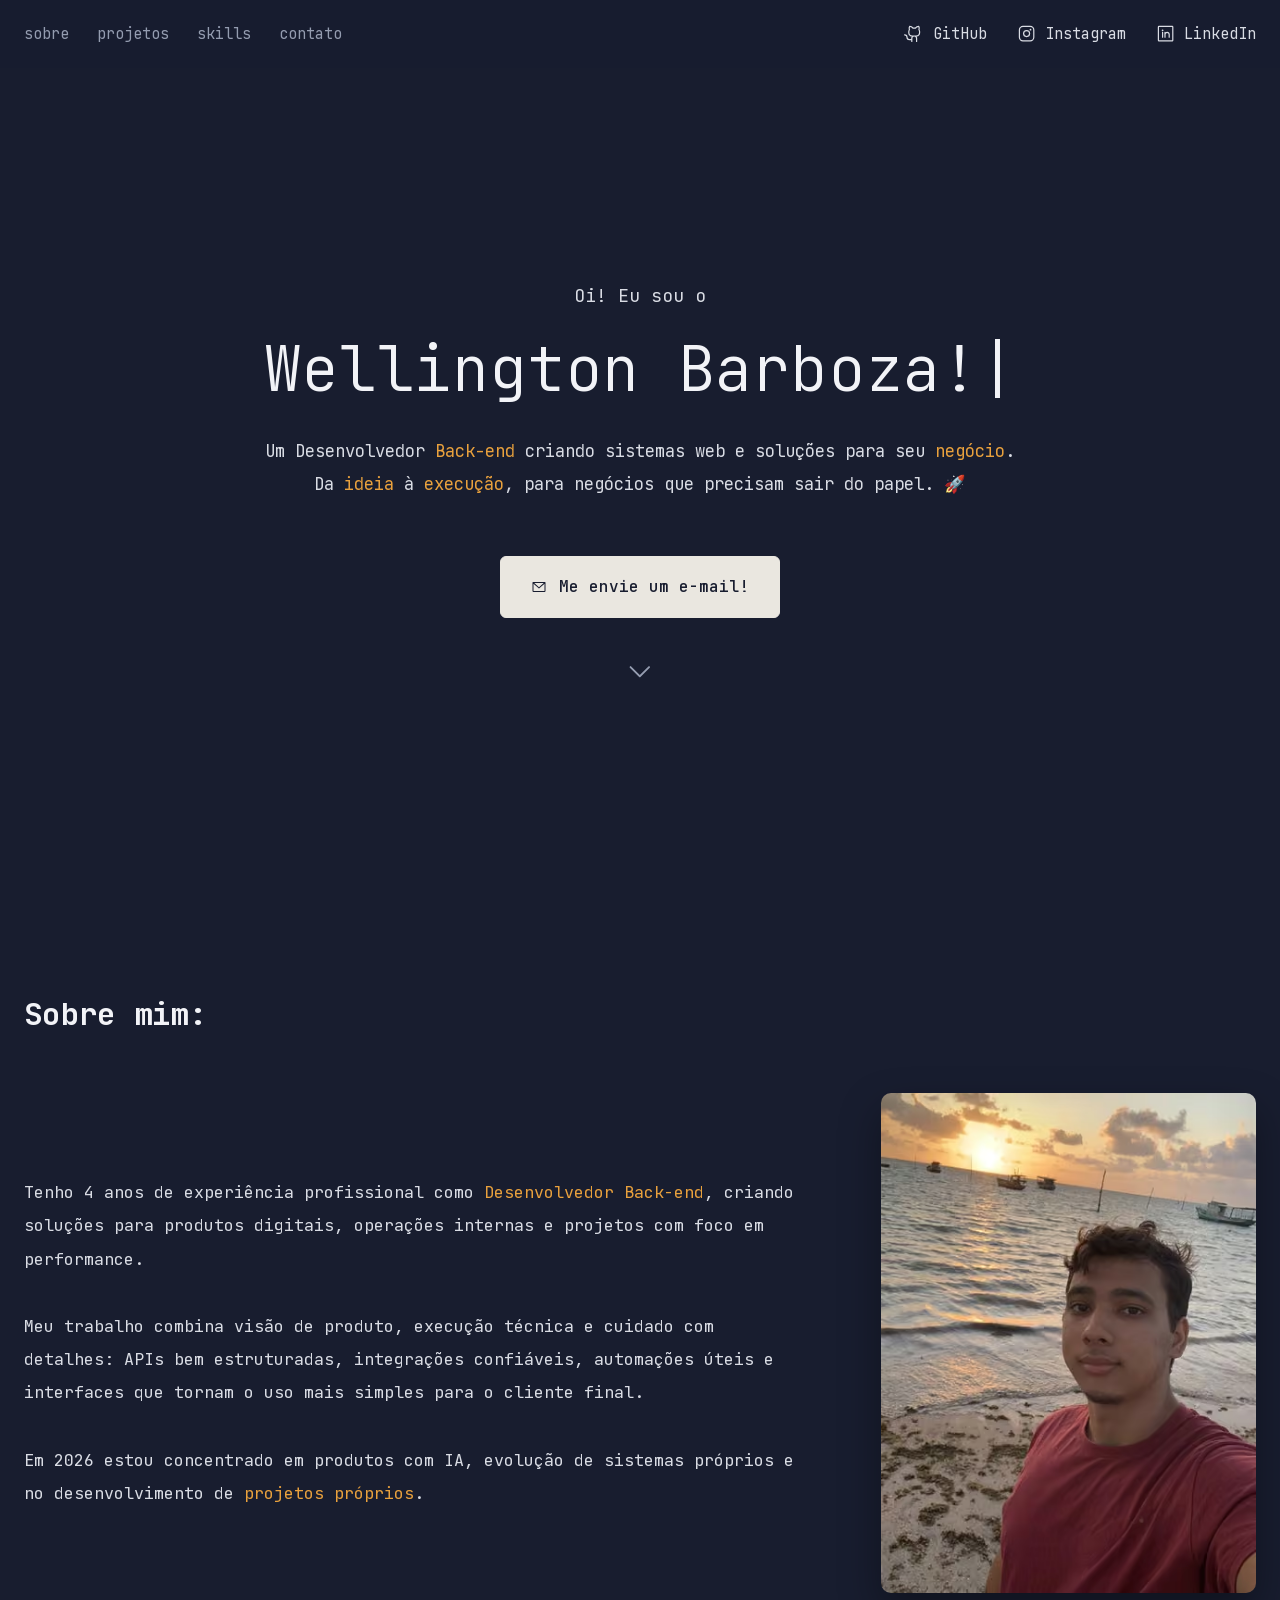
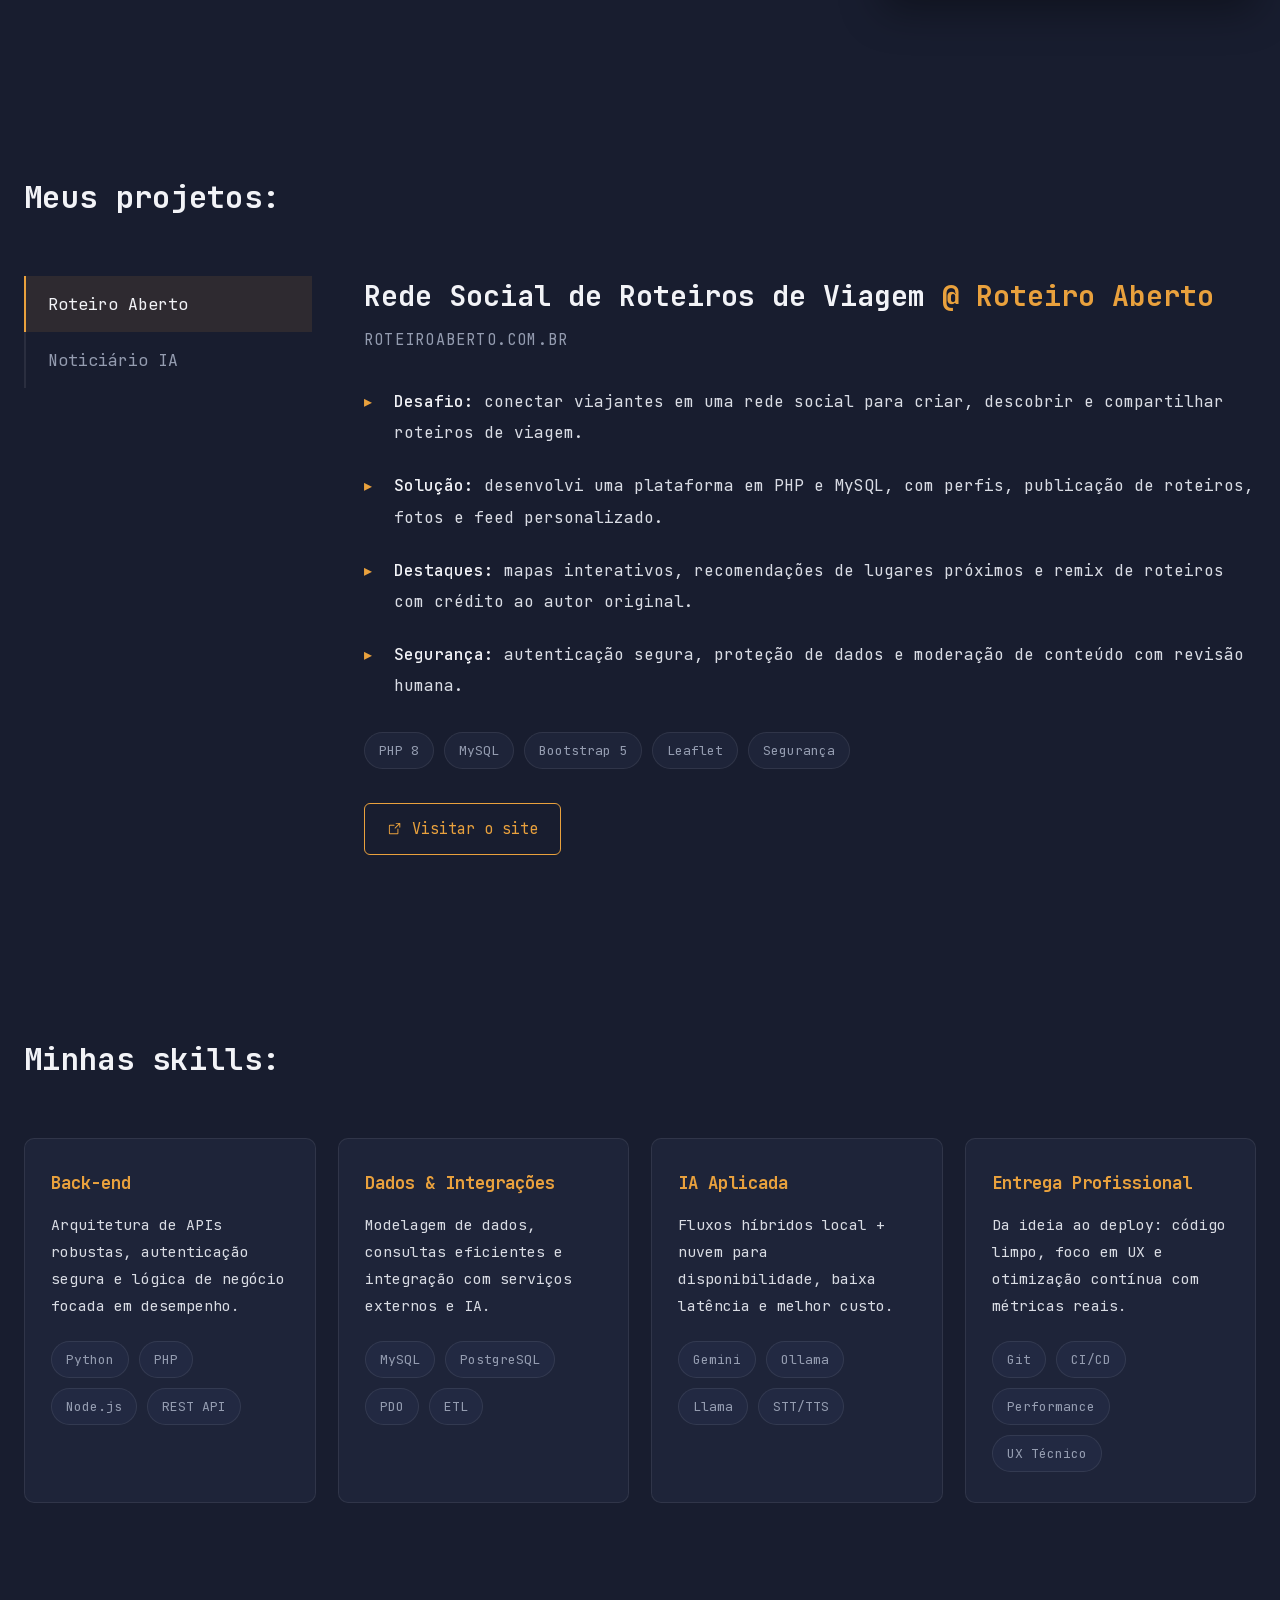
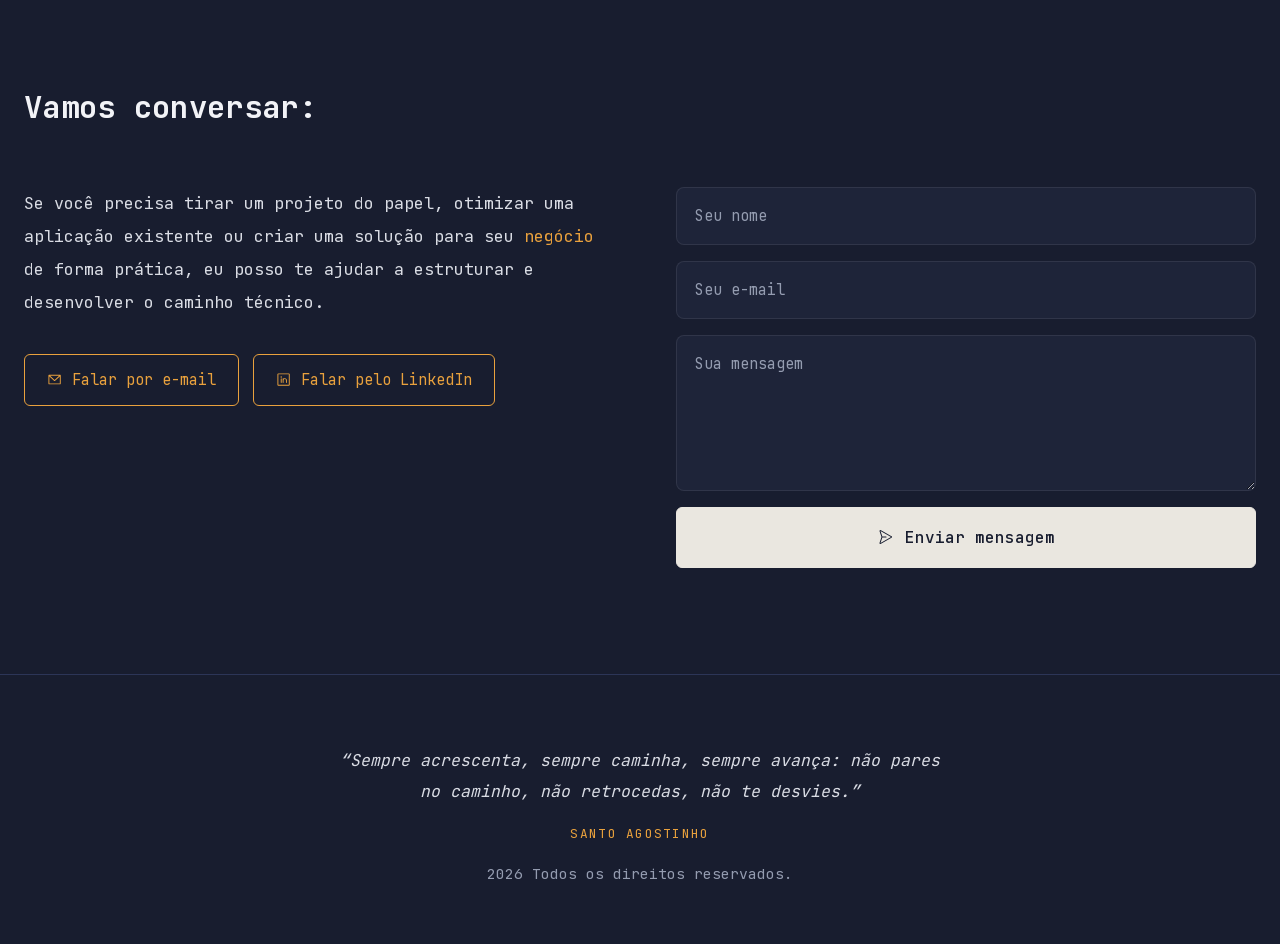
==== commit bf40ad61: "Removido a nav de links" ====
--- a/index.html
+++ b/index.html
@@ -1,5 +1,5 @@
 <!doctype html>
-<html lang="pt-br">
+<html lang="pt-BR">
     <head>
         <meta charset="UTF-8" />
         <meta name="viewport" content="width=device-width, initial-scale=1.0" />
@@ -11,6 +11,8 @@
         <meta name="theme-color" content="#181d2f" />
 
         <meta property="og:type" content="website" />
+        <meta property="og:locale" content="pt_BR" />
+        <meta property="og:site_name" content="Wellington Barboza" />
         <meta
             property="og:title"
             content="Wellington Barboza | Desenvolvedor Back-end"
@@ -37,6 +39,7 @@
 
         <link rel="canonical" href="https://wellingtonbarboza.com/" />
         <link rel="icon" href="favicon.svg" type="image/svg+xml" />
+        <link rel="apple-touch-icon" href="apple-touch-icon.png" />
         <!-- A fonte só seria descoberta depois de baixar o CSS; o preload
              adianta o download. -->
         <link
@@ -46,38 +49,101 @@
             type="font/woff2"
             crossorigin
         />
-        <link rel="stylesheet" href="css/style.css?v=20261027" />
+        <link rel="stylesheet" href="css/style.css?v=20261027b" />
+
+        <!-- Dados estruturados para buscadores. É um bloco de dados, não um
+             script executável, então a CSP não o bloqueia. -->
+        <script type="application/ld+json">
+            {
+                "@context": "https://schema.org",
+                "@graph": [
+                    {
+                        "@type": "Person",
+                        "@id": "https://wellingtonbarboza.com/#pessoa",
+                        "name": "Wellington Barboza",
+                        "jobTitle": "Desenvolvedor Back-end",
+                        "url": "https://wellingtonbarboza.com/",
+                        "image": "https://wellingtonbarboza.com/assets/images/foto-840.jpg",
+                        "email": "mailto:contato@wellingtonbarboza.com",
+                        "knowsAbout": [
+                            "Desenvolvimento back-end",
+                            "APIs REST",
+                            "Inteligência artificial",
+                            "Automação",
+                            "PHP",
+                            "Python",
+                            "Node.js",
+                            "MySQL",
+                            "PostgreSQL"
+                        ],
+                        "sameAs": [
+                            "https://github.com/devWelby",
+                            "https://www.linkedin.com/in/wellington-d-barboza/",
+                            "https://www.instagram.com/eu.welby/"
+                        ]
+                    },
+                    {
+                        "@type": "WebSite",
+                        "@id": "https://wellingtonbarboza.com/#site",
+                        "name": "Wellington Barboza",
+                        "url": "https://wellingtonbarboza.com/",
+                        "inLanguage": "pt-BR",
+                        "author": {
+                            "@id": "https://wellingtonbarboza.com/#pessoa"
+                        }
+                    }
+                ]
+            }
+        </script>
     </head>
 
     <body>
         <!-- Ícones do Phosphor (MIT), desenhados uma vez e reusados com <use>. -->
         <svg class="icon-sprite" aria-hidden="true" focusable="false">
             <symbol id="i-github-logo" viewBox="0 0 256 256">
-                <path d="M208.31,75.68A59.78,59.78,0,0,0,202.93,28,8,8,0,0,0,196,24a59.75,59.75,0,0,0-48,24H124A59.75,59.75,0,0,0,76,24a8,8,0,0,0-6.93,4,59.78,59.78,0,0,0-5.38,47.68A58.14,58.14,0,0,0,56,104v8a56.06,56.06,0,0,0,48.44,55.47A39.8,39.8,0,0,0,96,192v8H72a24,24,0,0,1-24-24A40,40,0,0,0,8,136a8,8,0,0,0,0,16,24,24,0,0,1,24,24,40,40,0,0,0,40,40H96v16a8,8,0,0,0,16,0V192a24,24,0,0,1,48,0v40a8,8,0,0,0,16,0V192a39.8,39.8,0,0,0-8.44-24.53A56.06,56.06,0,0,0,216,112v-8A58.14,58.14,0,0,0,208.31,75.68ZM200,112a40,40,0,0,1-40,40H112a40,40,0,0,1-40-40v-8a41.74,41.74,0,0,1,6.9-22.48A8,8,0,0,0,80,73.83a43.81,43.81,0,0,1,.79-33.58,43.88,43.88,0,0,1,32.32,20.06A8,8,0,0,0,119.82,64h32.35a8,8,0,0,0,6.74-3.69,43.87,43.87,0,0,1,32.32-20.06A43.81,43.81,0,0,1,192,73.83a8.09,8.09,0,0,0,1,7.65A41.72,41.72,0,0,1,200,104Z" />
+                <path
+                    d="M208.31,75.68A59.78,59.78,0,0,0,202.93,28,8,8,0,0,0,196,24a59.75,59.75,0,0,0-48,24H124A59.75,59.75,0,0,0,76,24a8,8,0,0,0-6.93,4,59.78,59.78,0,0,0-5.38,47.68A58.14,58.14,0,0,0,56,104v8a56.06,56.06,0,0,0,48.44,55.47A39.8,39.8,0,0,0,96,192v8H72a24,24,0,0,1-24-24A40,40,0,0,0,8,136a8,8,0,0,0,0,16,24,24,0,0,1,24,24,40,40,0,0,0,40,40H96v16a8,8,0,0,0,16,0V192a24,24,0,0,1,48,0v40a8,8,0,0,0,16,0V192a39.8,39.8,0,0,0-8.44-24.53A56.06,56.06,0,0,0,216,112v-8A58.14,58.14,0,0,0,208.31,75.68ZM200,112a40,40,0,0,1-40,40H112a40,40,0,0,1-40-40v-8a41.74,41.74,0,0,1,6.9-22.48A8,8,0,0,0,80,73.83a43.81,43.81,0,0,1,.79-33.58,43.88,43.88,0,0,1,32.32,20.06A8,8,0,0,0,119.82,64h32.35a8,8,0,0,0,6.74-3.69,43.87,43.87,0,0,1,32.32-20.06A43.81,43.81,0,0,1,192,73.83a8.09,8.09,0,0,0,1,7.65A41.72,41.72,0,0,1,200,104Z"
+                />
             </symbol>
             <symbol id="i-instagram-logo" viewBox="0 0 256 256">
-                <path d="M128,80a48,48,0,1,0,48,48A48.05,48.05,0,0,0,128,80Zm0,80a32,32,0,1,1,32-32A32,32,0,0,1,128,160ZM176,24H80A56.06,56.06,0,0,0,24,80v96a56.06,56.06,0,0,0,56,56h96a56.06,56.06,0,0,0,56-56V80A56.06,56.06,0,0,0,176,24Zm40,152a40,40,0,0,1-40,40H80a40,40,0,0,1-40-40V80A40,40,0,0,1,80,40h96a40,40,0,0,1,40,40ZM192,76a12,12,0,1,1-12-12A12,12,0,0,1,192,76Z" />
+                <path
+                    d="M128,80a48,48,0,1,0,48,48A48.05,48.05,0,0,0,128,80Zm0,80a32,32,0,1,1,32-32A32,32,0,0,1,128,160ZM176,24H80A56.06,56.06,0,0,0,24,80v96a56.06,56.06,0,0,0,56,56h96a56.06,56.06,0,0,0,56-56V80A56.06,56.06,0,0,0,176,24Zm40,152a40,40,0,0,1-40,40H80a40,40,0,0,1-40-40V80A40,40,0,0,1,80,40h96a40,40,0,0,1,40,40ZM192,76a12,12,0,1,1-12-12A12,12,0,0,1,192,76Z"
+                />
             </symbol>
             <symbol id="i-linkedin-logo" viewBox="0 0 256 256">
-                <path d="M216,24H40A16,16,0,0,0,24,40V216a16,16,0,0,0,16,16H216a16,16,0,0,0,16-16V40A16,16,0,0,0,216,24Zm0,192H40V40H216V216ZM96,112v64a8,8,0,0,1-16,0V112a8,8,0,0,1,16,0Zm88,28v36a8,8,0,0,1-16,0V140a20,20,0,0,0-40,0v36a8,8,0,0,1-16,0V112a8,8,0,0,1,15.79-1.78A36,36,0,0,1,184,140ZM100,84A12,12,0,1,1,88,72,12,12,0,0,1,100,84Z" />
+                <path
+                    d="M216,24H40A16,16,0,0,0,24,40V216a16,16,0,0,0,16,16H216a16,16,0,0,0,16-16V40A16,16,0,0,0,216,24Zm0,192H40V40H216V216ZM96,112v64a8,8,0,0,1-16,0V112a8,8,0,0,1,16,0Zm88,28v36a8,8,0,0,1-16,0V140a20,20,0,0,0-40,0v36a8,8,0,0,1-16,0V112a8,8,0,0,1,15.79-1.78A36,36,0,0,1,184,140ZM100,84A12,12,0,1,1,88,72,12,12,0,0,1,100,84Z"
+                />
             </symbol>
             <symbol id="i-envelope-simple" viewBox="0 0 256 256">
-                <path d="M224,48H32a8,8,0,0,0-8,8V192a16,16,0,0,0,16,16H216a16,16,0,0,0,16-16V56A8,8,0,0,0,224,48ZM203.43,64,128,133.15,52.57,64ZM216,192H40V74.19l82.59,75.71a8,8,0,0,0,10.82,0L216,74.19V192Z" />
+                <path
+                    d="M224,48H32a8,8,0,0,0-8,8V192a16,16,0,0,0,16,16H216a16,16,0,0,0,16-16V56A8,8,0,0,0,224,48ZM203.43,64,128,133.15,52.57,64ZM216,192H40V74.19l82.59,75.71a8,8,0,0,0,10.82,0L216,74.19V192Z"
+                />
             </symbol>
             <symbol id="i-caret-down" viewBox="0 0 256 256">
-                <path d="M213.66,101.66l-80,80a8,8,0,0,1-11.32,0l-80-80A8,8,0,0,1,53.66,90.34L128,164.69l74.34-74.35a8,8,0,0,1,11.32,11.32Z" />
+                <path
+                    d="M213.66,101.66l-80,80a8,8,0,0,1-11.32,0l-80-80A8,8,0,0,1,53.66,90.34L128,164.69l74.34-74.35a8,8,0,0,1,11.32,11.32Z"
+                />
             </symbol>
             <symbol id="i-arrow-square-out" viewBox="0 0 256 256">
-                <path d="M224,104a8,8,0,0,1-16,0V59.32l-66.33,66.34a8,8,0,0,1-11.32-11.32L196.68,48H152a8,8,0,0,1,0-16h64a8,8,0,0,1,8,8Zm-40,24a8,8,0,0,0-8,8v72H48V80h72a8,8,0,0,0,0-16H48A16,16,0,0,0,32,80V208a16,16,0,0,0,16,16H176a16,16,0,0,0,16-16V136A8,8,0,0,0,184,128Z" />
+                <path
+                    d="M224,104a8,8,0,0,1-16,0V59.32l-66.33,66.34a8,8,0,0,1-11.32-11.32L196.68,48H152a8,8,0,0,1,0-16h64a8,8,0,0,1,8,8Zm-40,24a8,8,0,0,0-8,8v72H48V80h72a8,8,0,0,0,0-16H48A16,16,0,0,0,32,80V208a16,16,0,0,0,16,16H176a16,16,0,0,0,16-16V136A8,8,0,0,0,184,128Z"
+                />
             </symbol>
             <symbol id="i-paper-plane-right" viewBox="0 0 256 256">
-                <path d="M231.87,114l-168-95.89A16,16,0,0,0,40.92,37.34L71.55,128,40.92,218.67A16,16,0,0,0,56,240a16.15,16.15,0,0,0,7.93-2.1l167.92-96.05a16,16,0,0,0,.05-27.89ZM56,224a.56.56,0,0,0,0-.12L85.74,136H144a8,8,0,0,0,0-16H85.74L56.06,32.16A.46.46,0,0,0,56,32l168,95.83Z" />
+                <path
+                    d="M231.87,114l-168-95.89A16,16,0,0,0,40.92,37.34L71.55,128,40.92,218.67A16,16,0,0,0,56,240a16.15,16.15,0,0,0,7.93-2.1l167.92-96.05a16,16,0,0,0,.05-27.89ZM56,224a.56.56,0,0,0,0-.12L85.74,136H144a8,8,0,0,0,0-16H85.74L56.06,32.16A.46.46,0,0,0,56,32l168,95.83Z"
+                />
             </symbol>
             <symbol id="i-arrow-up" viewBox="0 0 256 256">
-                <path d="M205.66,117.66a8,8,0,0,1-11.32,0L136,59.31V216a8,8,0,0,1-16,0V59.31L61.66,117.66a8,8,0,0,1-11.32-11.32l72-72a8,8,0,0,1,11.32,0l72,72A8,8,0,0,1,205.66,117.66Z" />
+                <path
+                    d="M205.66,117.66a8,8,0,0,1-11.32,0L136,59.31V216a8,8,0,0,1-16,0V59.31L61.66,117.66a8,8,0,0,1-11.32-11.32l72-72a8,8,0,0,1,11.32,0l72,72A8,8,0,0,1,205.66,117.66Z"
+                />
             </symbol>
             <symbol id="i-circle-notch" viewBox="0 0 256 256">
-                <path d="M232,128a104,104,0,0,1-208,0c0-41,23.81-78.36,60.66-95.27a8,8,0,0,1,6.68,14.54C60.15,61.59,40,93.27,40,128a88,88,0,0,0,176,0c0-34.73-20.15-66.41-51.34-80.73a8,8,0,0,1,6.68-14.54C208.19,49.64,232,87,232,128Z" />
+                <path
+                    d="M232,128a104,104,0,0,1-208,0c0-41,23.81-78.36,60.66-95.27a8,8,0,0,1,6.68,14.54C60.15,61.59,40,93.27,40,128a88,88,0,0,0,176,0c0-34.73-20.15-66.41-51.34-80.73a8,8,0,0,1,6.68-14.54C208.19,49.64,232,87,232,128Z"
+                />
             </symbol>
         </svg>
 
@@ -100,7 +166,9 @@
                         target="_blank"
                         rel="noopener noreferrer"
                     >
-                        <svg class="icon" aria-hidden="true"><use href="#i-github-logo"></use></svg>
+                        <svg class="icon" aria-hidden="true">
+                            <use href="#i-github-logo"></use>
+                        </svg>
                         <span class="social-label">GitHub</span>
                     </a>
                     <a
@@ -108,7 +176,9 @@
                         target="_blank"
                         rel="noopener noreferrer"
                     >
-                        <svg class="icon" aria-hidden="true"><use href="#i-instagram-logo"></use></svg>
+                        <svg class="icon" aria-hidden="true">
+                            <use href="#i-instagram-logo"></use>
+                        </svg>
                         <span class="social-label">Instagram</span>
                     </a>
                     <a
@@ -116,7 +186,9 @@
                         target="_blank"
                         rel="noopener noreferrer"
                     >
-                        <svg class="icon" aria-hidden="true"><use href="#i-linkedin-logo"></use></svg>
+                        <svg class="icon" aria-hidden="true">
+                            <use href="#i-linkedin-logo"></use>
+                        </svg>
                         <span class="social-label">LinkedIn</span>
                     </a>
                 </nav>
@@ -147,8 +219,10 @@
                     href="mailto:contato@wellingtonbarboza.com"
                     class="btn-primary"
                 >
-                    <svg class="icon" aria-hidden="true"><use href="#i-envelope-simple"></use></svg> Me
-                    envie um e-mail!
+                    <svg class="icon" aria-hidden="true">
+                        <use href="#i-envelope-simple"></use>
+                    </svg>
+                    Me envie um e-mail!
                 </a>
 
                 <a
@@ -156,7 +230,9 @@
                     class="scroll-cue"
                     aria-label="Rolar para o conteúdo abaixo"
                 >
-                    <svg class="icon" aria-hidden="true"><use href="#i-caret-down"></use></svg>
+                    <svg class="icon" aria-hidden="true">
+                        <use href="#i-caret-down"></use>
+                    </svg>
                 </a>
             </section>
 
@@ -284,7 +360,9 @@
                                         >@ Roteiro Aberto</span
                                     >
                                 </h3>
-                                <p class="project-domain">roteiroaberto.com.br</p>
+                                <p class="project-domain">
+                                    roteiroaberto.com.br
+                                </p>
 
                                 <ul class="project-details">
                                     <li>
@@ -326,7 +404,9 @@
                                     rel="noopener noreferrer"
                                     class="btn-ghost"
                                 >
-                                    <svg class="icon" aria-hidden="true"><use href="#i-arrow-square-out"></use></svg>
+                                    <svg class="icon" aria-hidden="true">
+                                        <use href="#i-arrow-square-out"></use>
+                                    </svg>
                                     Visitar o site
                                 </a>
                             </div>
@@ -390,7 +470,9 @@
                                     rel="noopener noreferrer"
                                     class="btn-ghost"
                                 >
-                                    <svg class="icon" aria-hidden="true"><use href="#i-arrow-square-out"></use></svg>
+                                    <svg class="icon" aria-hidden="true">
+                                        <use href="#i-arrow-square-out"></use>
+                                    </svg>
                                     Visitar o site
                                 </a>
                             </div>
@@ -485,7 +567,9 @@
                                     href="mailto:contato@wellingtonbarboza.com"
                                     class="btn-ghost"
                                 >
-                                    <svg class="icon" aria-hidden="true"><use href="#i-envelope-simple"></use></svg>
+                                    <svg class="icon" aria-hidden="true">
+                                        <use href="#i-envelope-simple"></use>
+                                    </svg>
                                     Falar por e-mail
                                 </a>
                                 <a
@@ -494,7 +578,9 @@
                                     rel="noopener noreferrer"
                                     class="btn-ghost"
                                 >
-                                    <svg class="icon" aria-hidden="true"><use href="#i-linkedin-logo"></use></svg>
+                                    <svg class="icon" aria-hidden="true">
+                                        <use href="#i-linkedin-logo"></use>
+                                    </svg>
                                     Falar pelo LinkedIn
                                 </a>
                             </div>
@@ -553,7 +639,9 @@
                             </div>
 
                             <button type="submit" class="btn-primary">
-                                <svg class="icon" aria-hidden="true"><use href="#i-paper-plane-right"></use></svg>
+                                <svg class="icon" aria-hidden="true">
+                                    <use href="#i-paper-plane-right"></use>
+                                </svg>
                                 Enviar mensagem
                             </button>
 
@@ -576,41 +664,18 @@
                 <cite>Santo Agostinho</cite>
             </blockquote>
 
-            <!-- No celular, as redes saem do cabeçalho e ficam só aqui. -->
-            <nav class="footer-social" aria-label="Redes sociais no rodapé">
-                <a
-                    href="https://github.com/devWelby"
-                    target="_blank"
-                    rel="noopener noreferrer"
-                >
-                    <svg class="icon" aria-hidden="true"><use href="#i-github-logo"></use></svg>
-                    GitHub
-                </a>
-                <a
-                    href="https://www.instagram.com/eu.welby/"
-                    target="_blank"
-                    rel="noopener noreferrer"
-                >
-                    <svg class="icon" aria-hidden="true"><use href="#i-instagram-logo"></use></svg>
-                    Instagram
-                </a>
-                <a
-                    href="https://www.linkedin.com/in/wellington-d-barboza/"
-                    target="_blank"
-                    rel="noopener noreferrer"
-                >
-                    <svg class="icon" aria-hidden="true"><use href="#i-linkedin-logo"></use></svg>
-                    LinkedIn
-                </a>
-            </nav>
-
-            <p><span id="current-year">2026</span> Todos os direitos reservados.</p>
+            <p>
+                <span id="current-year">2026</span> Todos os direitos
+                reservados.
+            </p>
         </footer>
 
         <button id="btn-top" aria-label="Voltar ao topo">
-            <svg class="icon" aria-hidden="true"><use href="#i-arrow-up"></use></svg>
+            <svg class="icon" aria-hidden="true">
+                <use href="#i-arrow-up"></use>
+            </svg>
         </button>
 
-        <script defer src="js/script.js?v=20261027"></script>
+        <script defer src="js/script.js?v=20261027b"></script>
     </body>
 </html>
